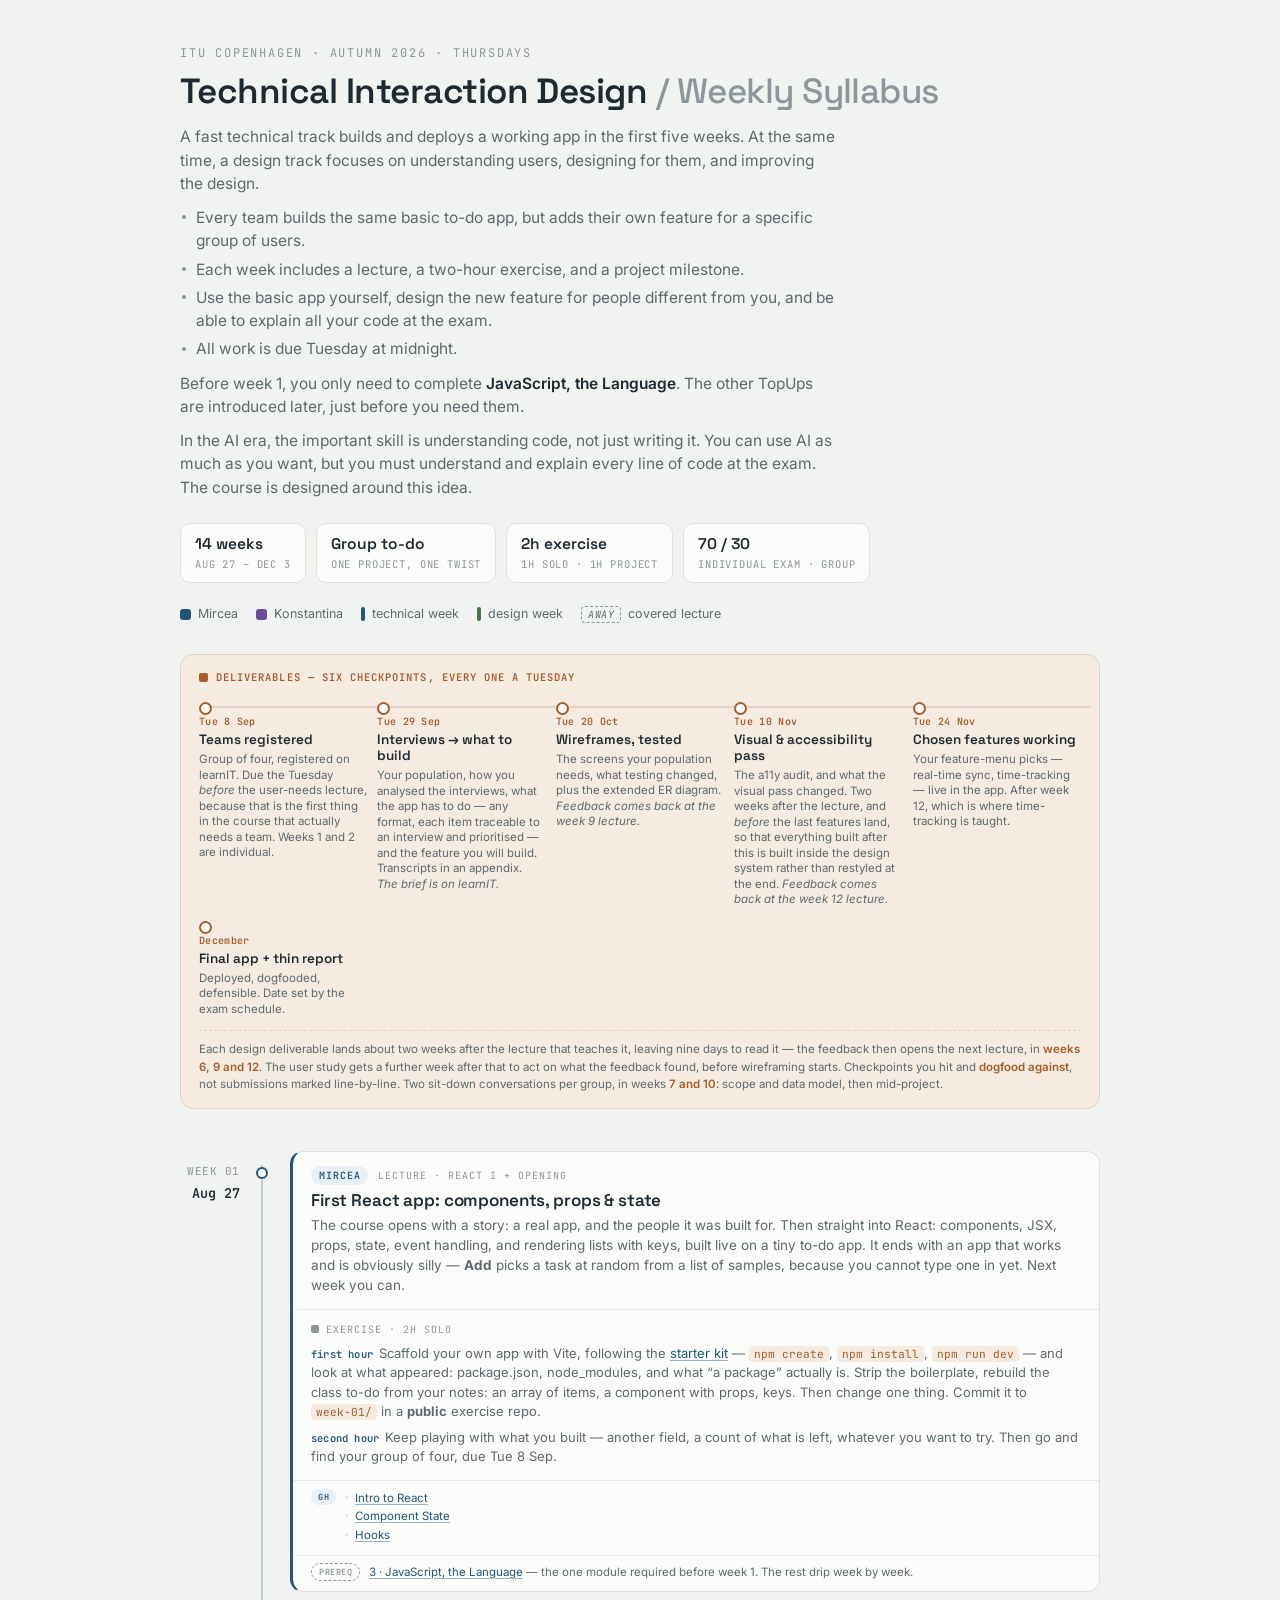
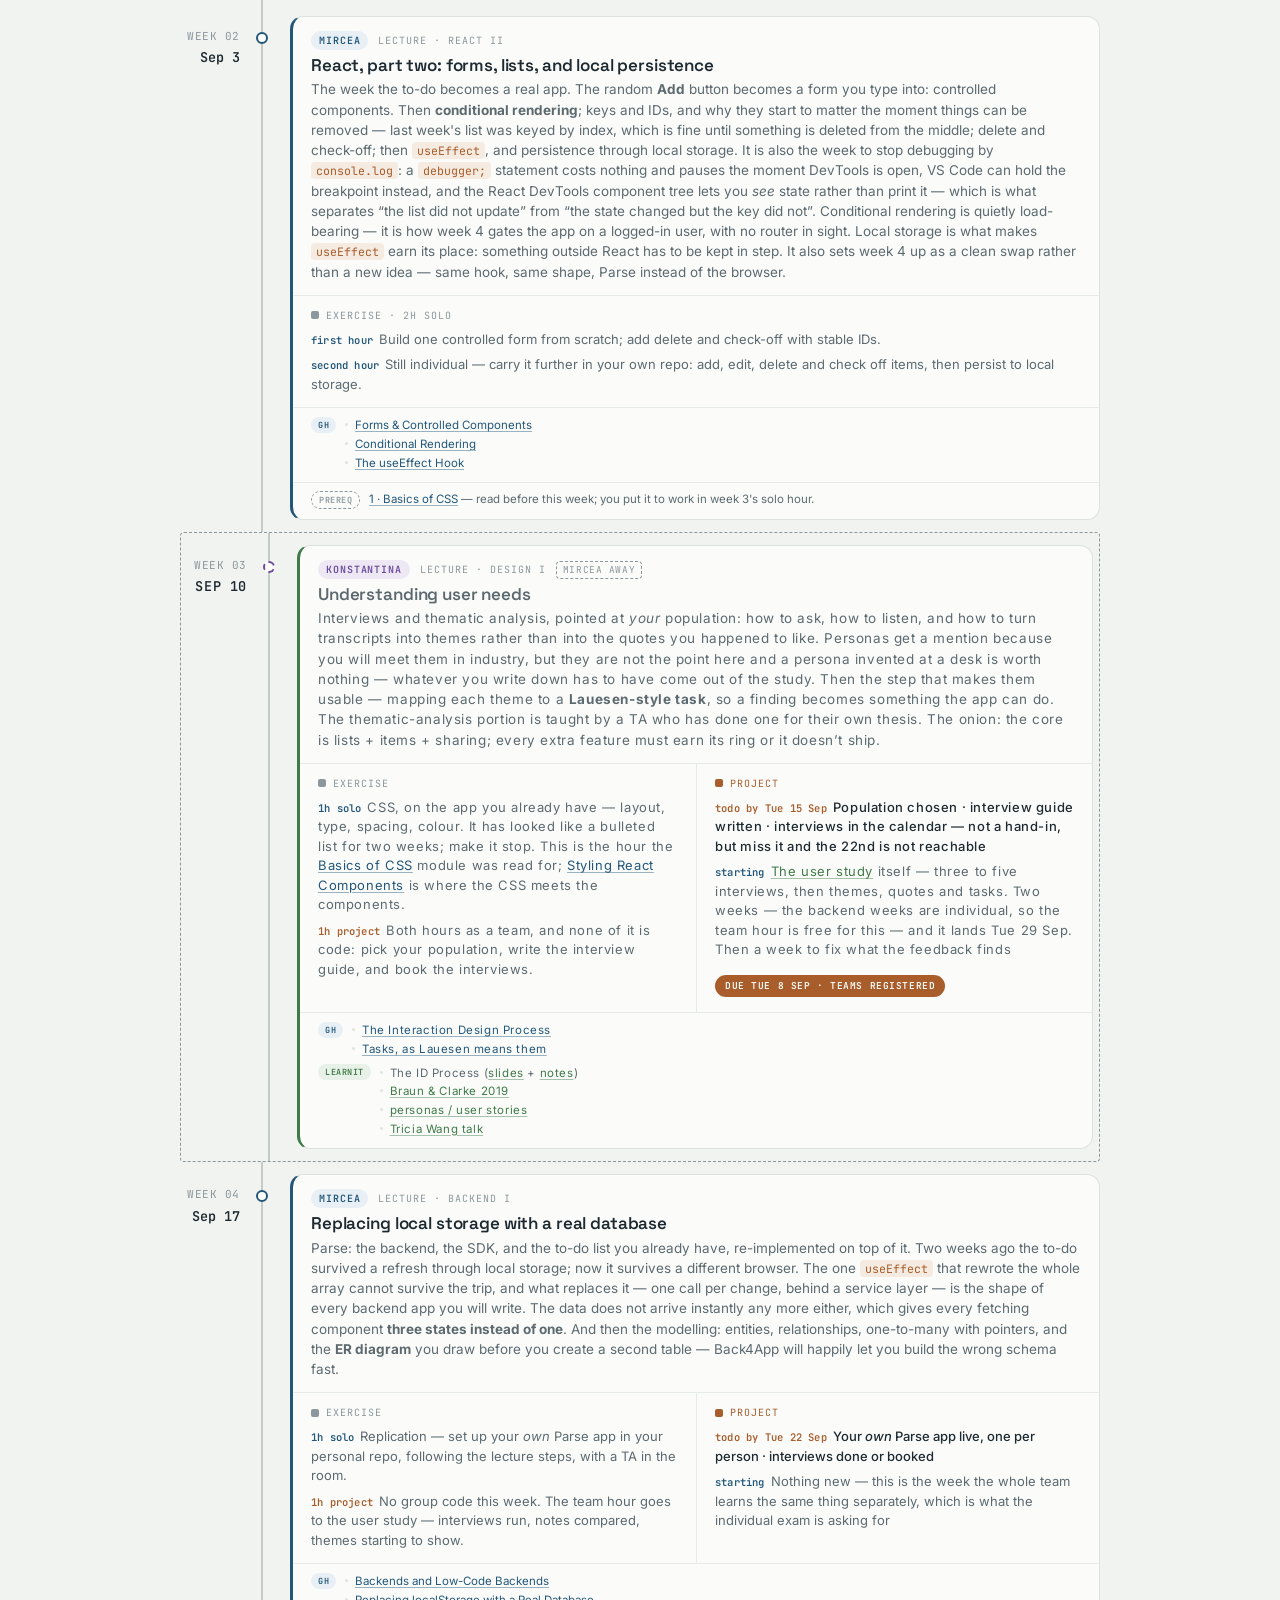
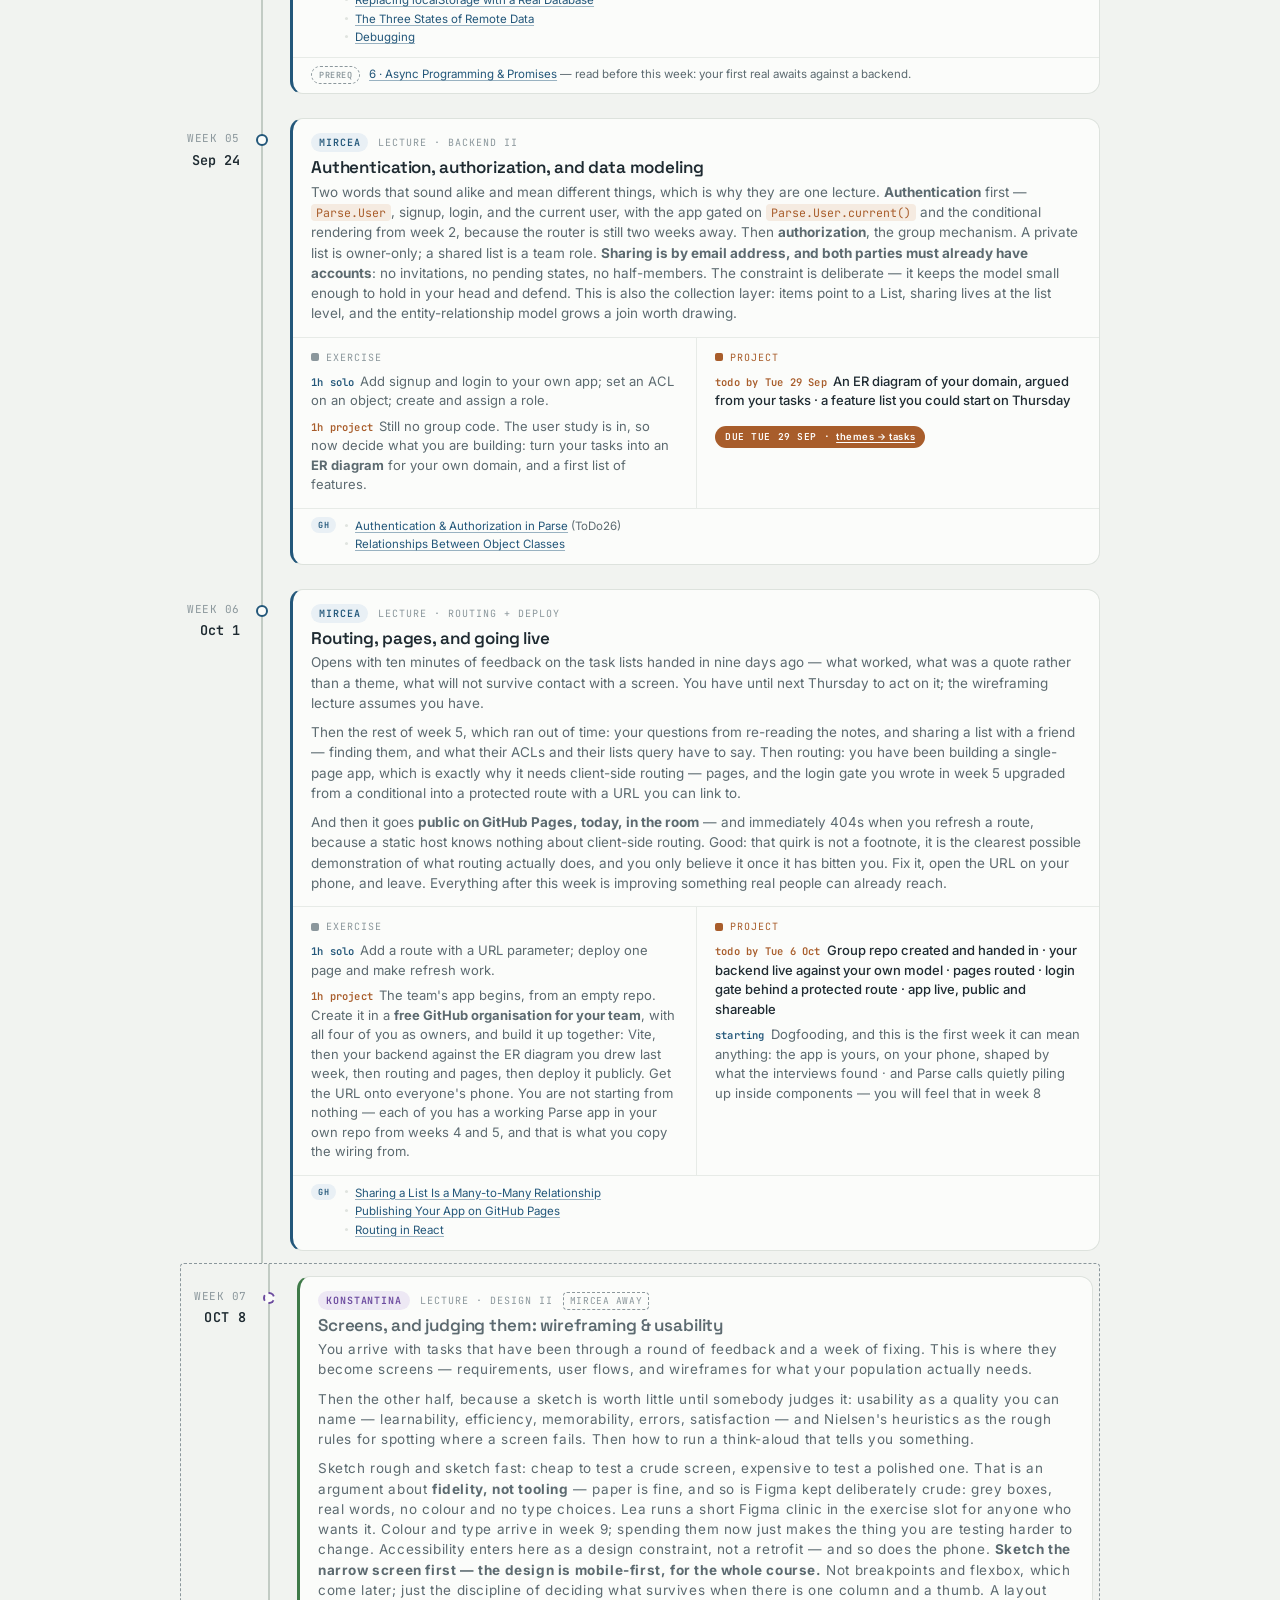
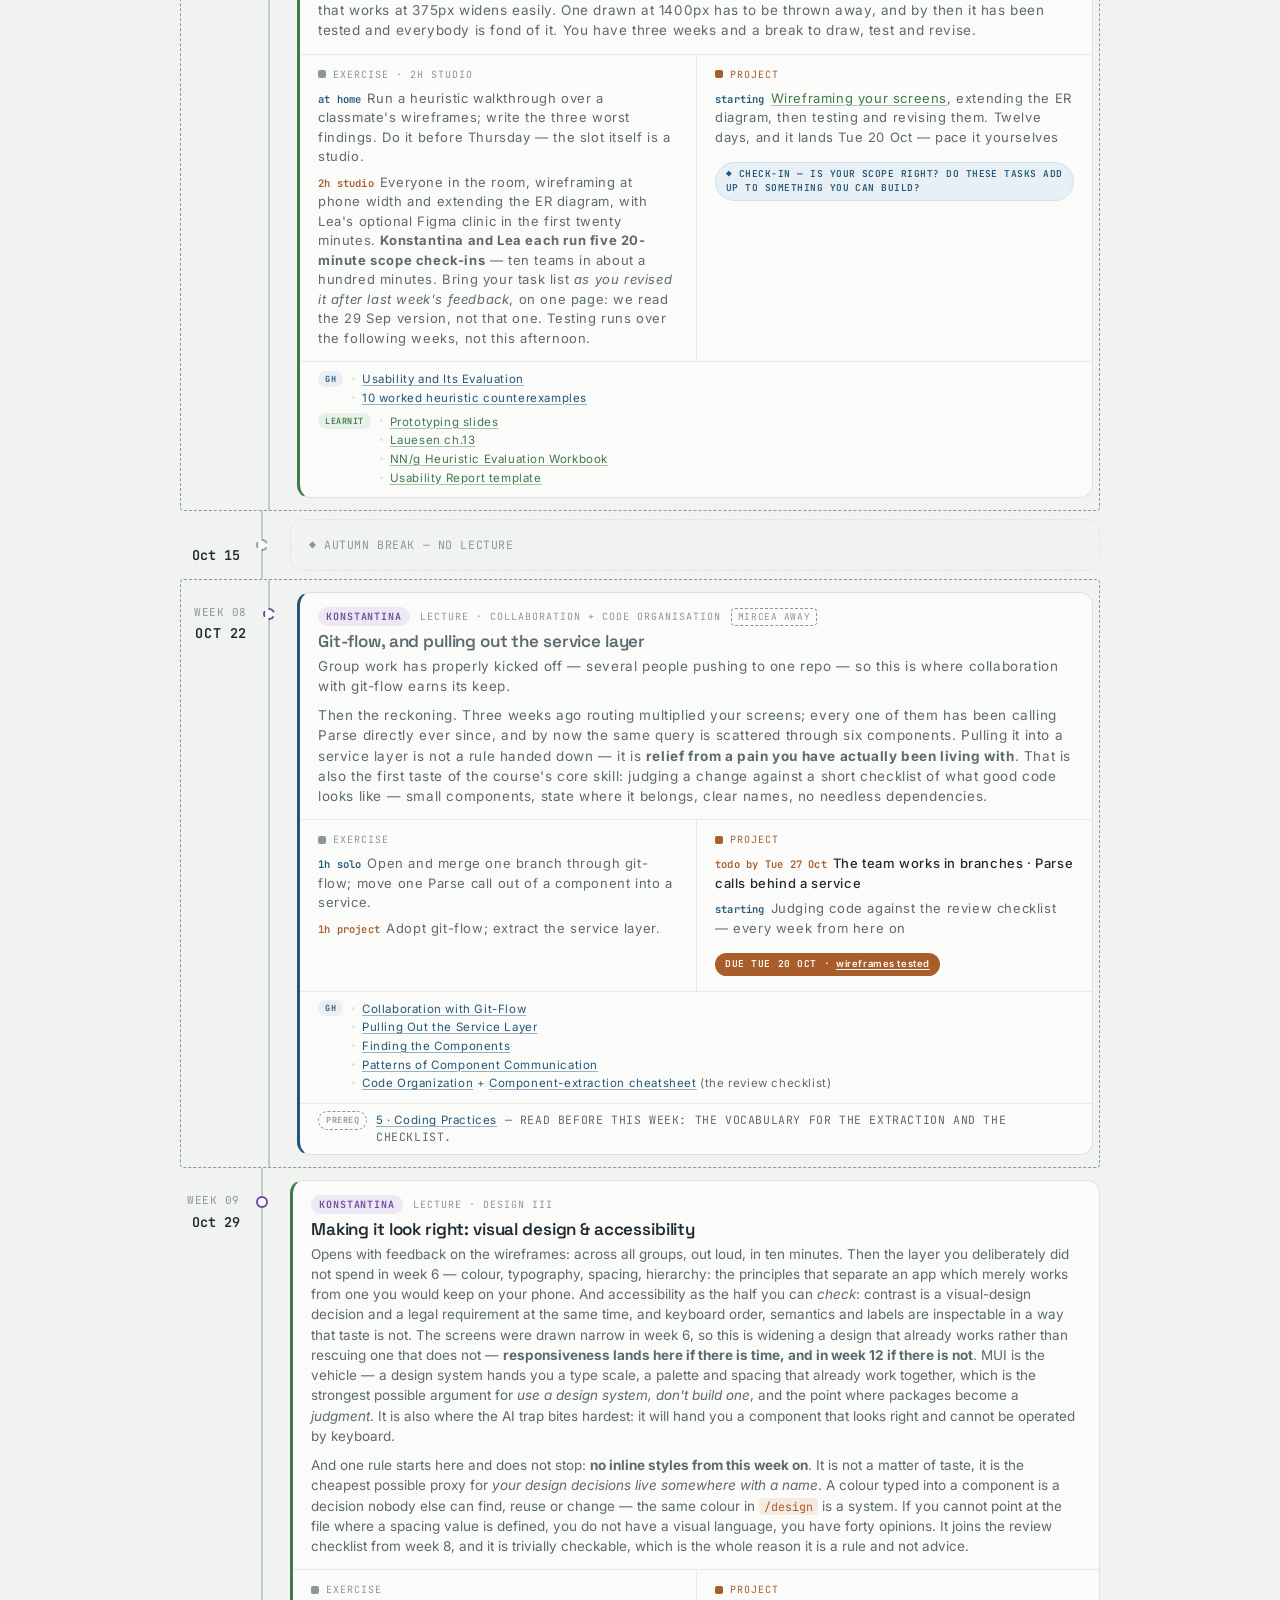
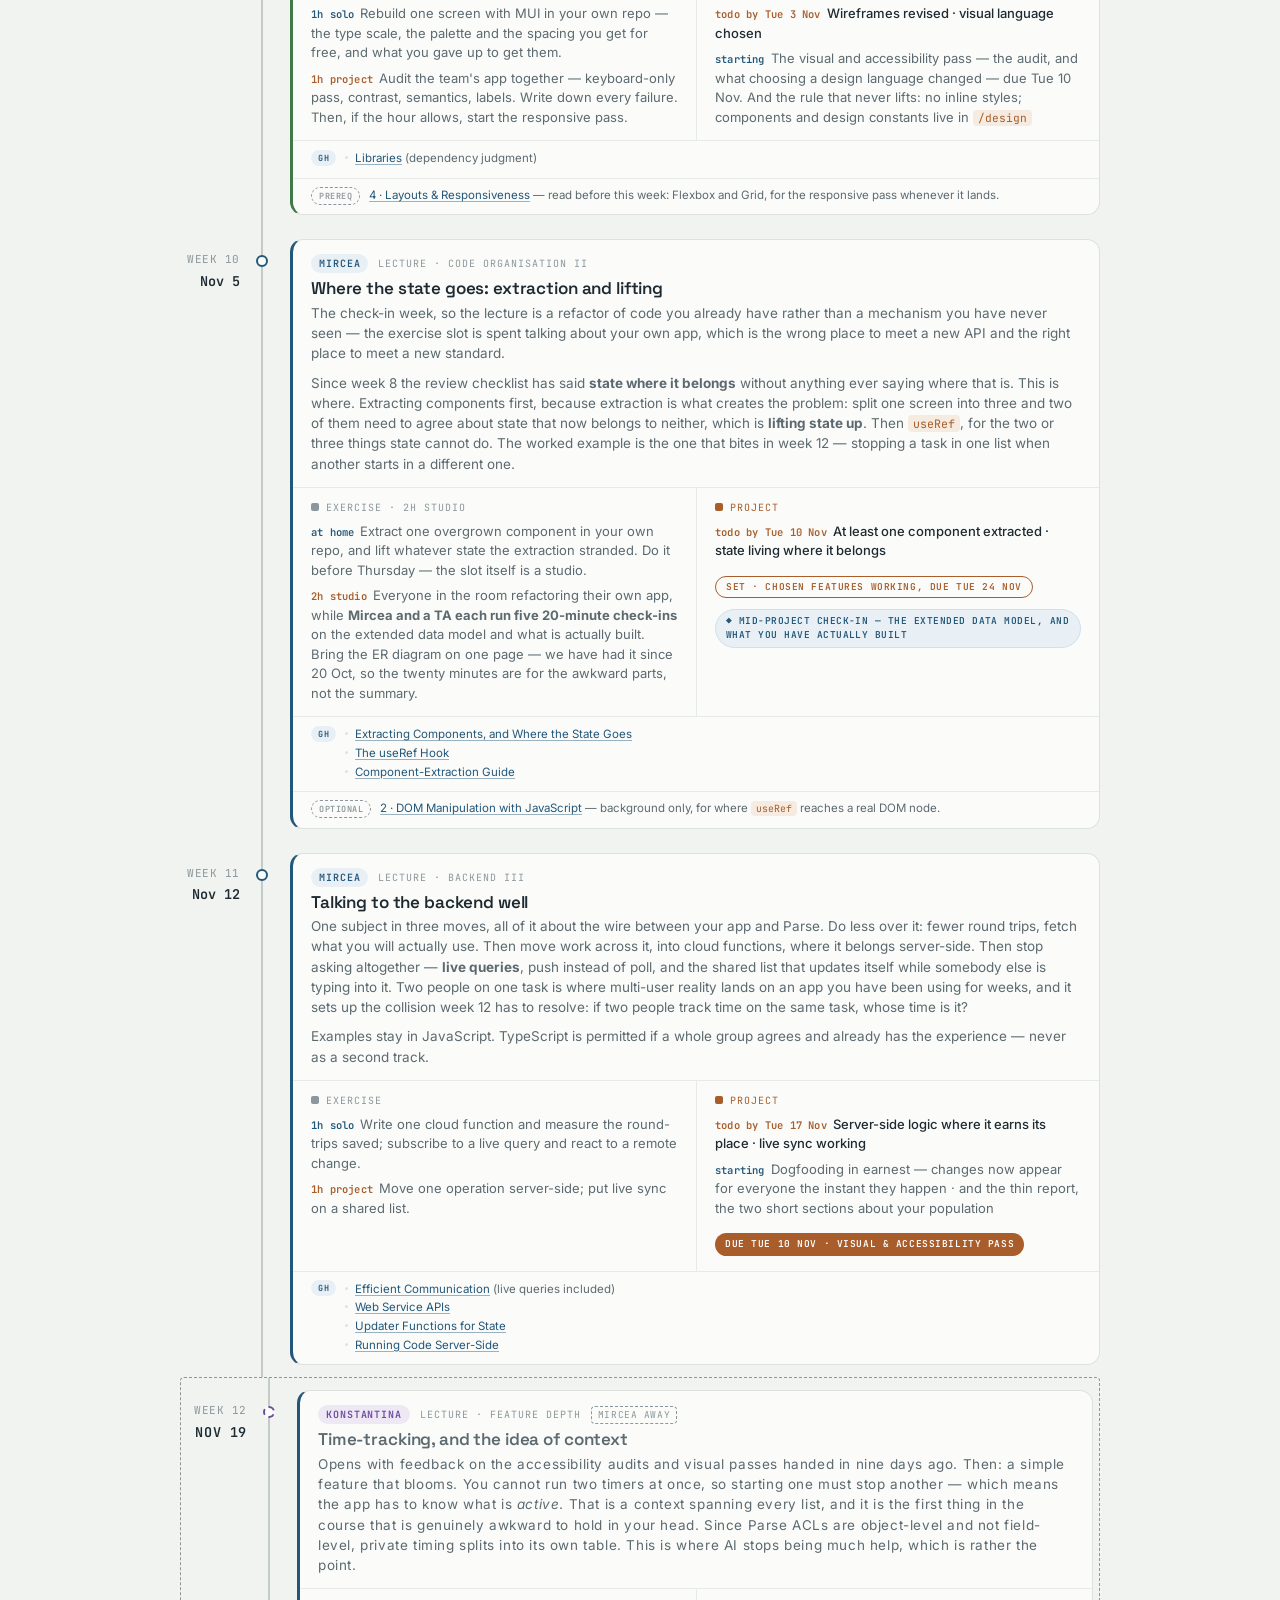
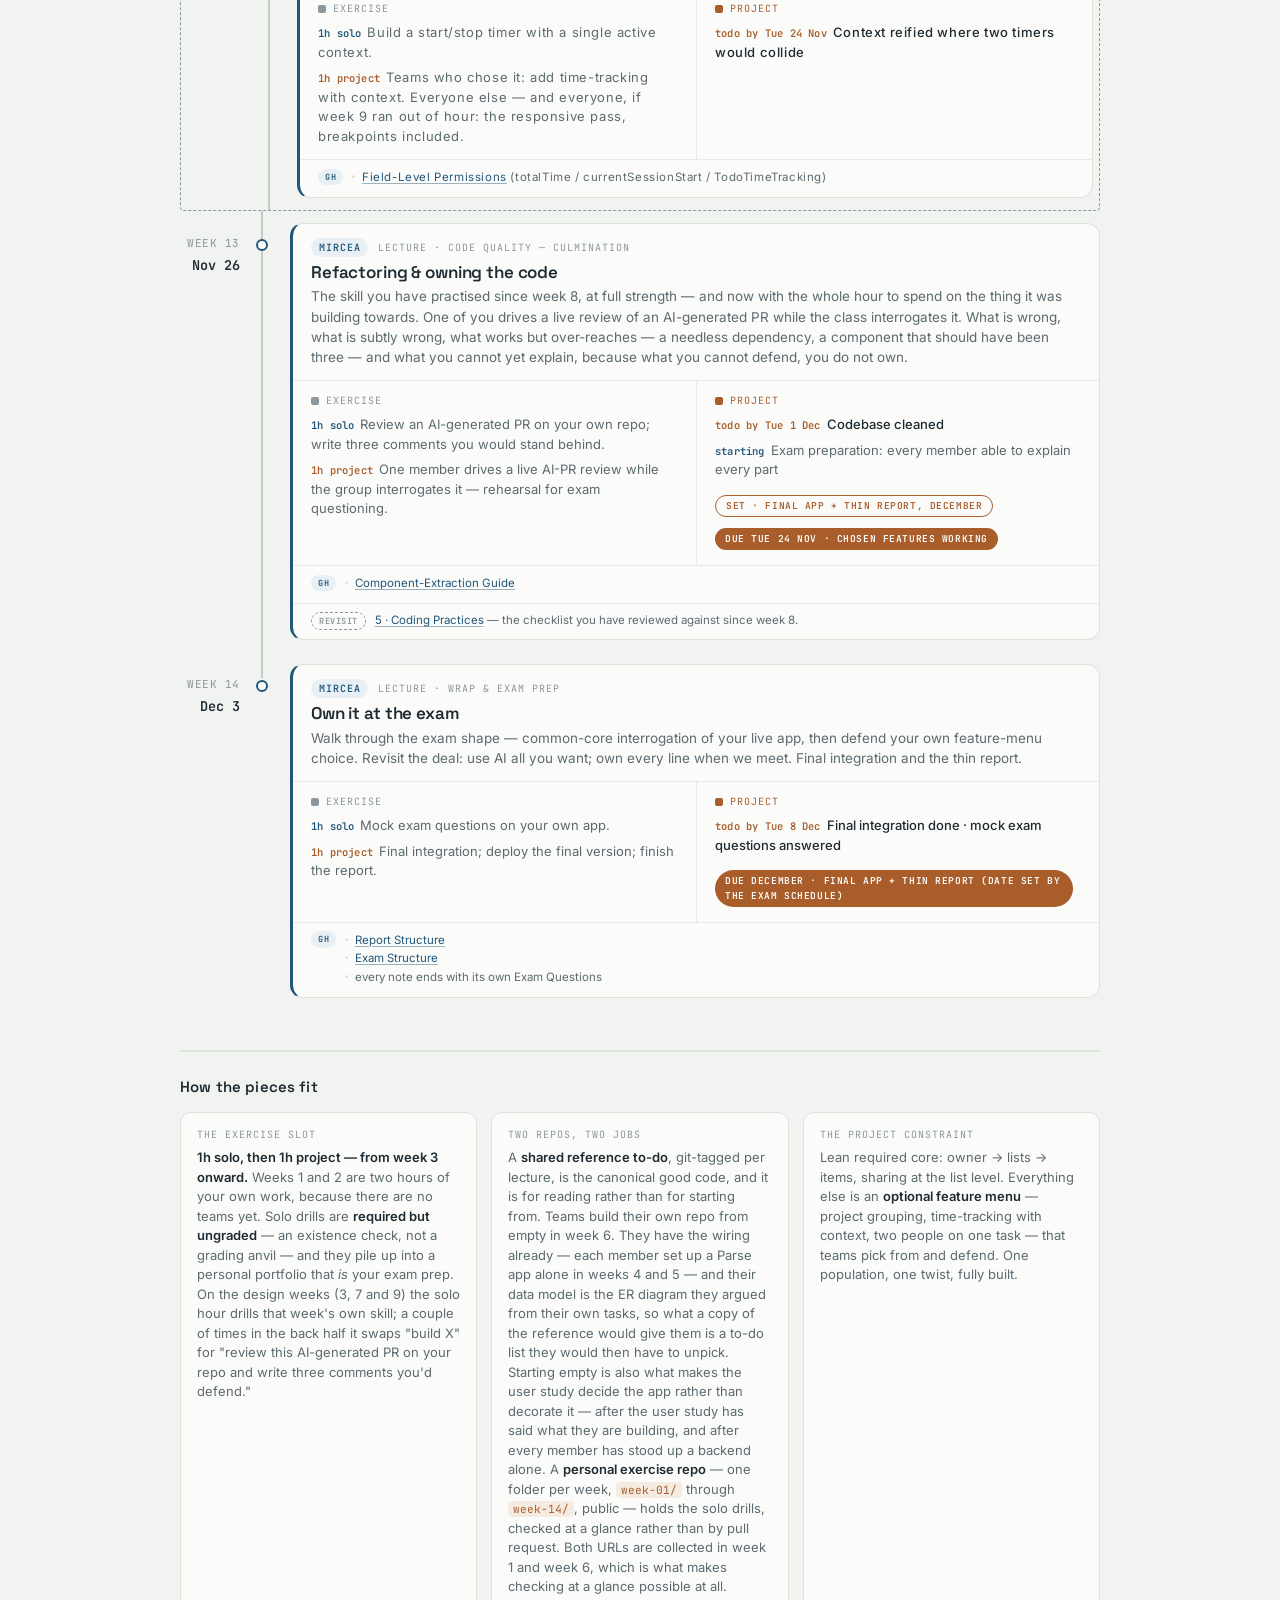
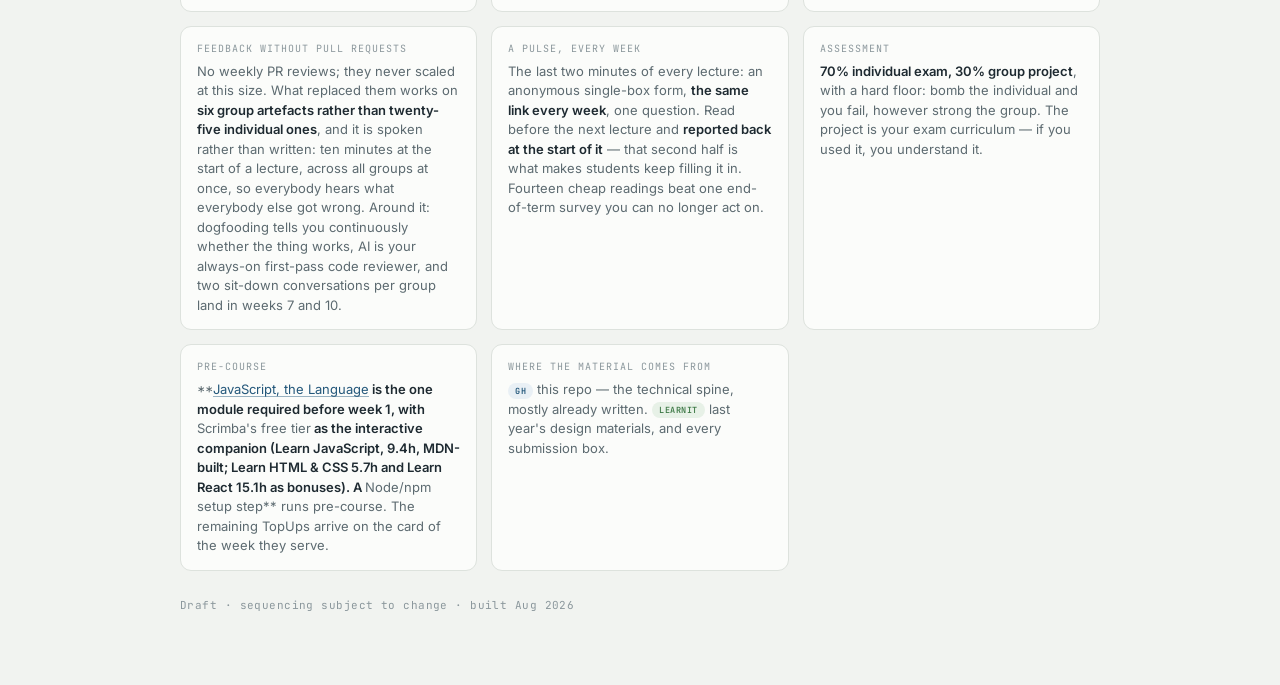
==== syllabus.html @ 1ae0081b "Week 8: Pulling Out the Service Layer, and the extraction notes on todo-26 A new note moves todo-26'" ====
<!DOCTYPE html>
<html lang="en">
<head>
<!-- GENERATED FILE — do not edit. Source: syllabus.md · Build: python3 build.py -->
<meta charset="UTF-8">
<meta name="viewport" content="width=device-width, initial-scale=1.0">
<title>Technical Interaction Design — Autumn 2026 · Weekly Syllabus</title>
<link rel="preconnect" href="https://fonts.googleapis.com">
<link rel="preconnect" href="https://fonts.gstatic.com" crossorigin>
<link href="https://fonts.googleapis.com/css2?family=Space+Grotesk:wght@400;500;600;700&family=Inter:wght@400;500;600&family=JetBrains+Mono:wght@400;500;600&display=swap" rel="stylesheet">
<style>
  :root{
    --paper:#F1F3F0;
    --card:#FBFCFA;
    --ink:#1E2A31;
    --ink-soft:#5C6A70;
    --ink-faint:#8B979C;
    --line:#DDE2DD;
    --line-soft:#E7EBE7;
    --spine:#C2CBC4;

    --you:#23577A;      /* Mircea — technical */
    --you-bg:#E9F0F5;
    --react:#6B4A9E;    /* Konstantina — React */
    --react-bg:#EDE8F4;
    --design:#3F7A48;   /* Designer — interaction design */
    --design-bg:#E7F1E7;
    --proj:#A85D2B;     /* project throughline / milestone */
    --proj-bg:#F5EBE1;
    --break:#96A0A4;

    --radius:13px;
  }
  *{box-sizing:border-box;margin:0;padding:0}
  html{-webkit-text-size-adjust:100%}
  body{
    background:var(--paper);
    color:var(--ink);
    font-family:'Inter',system-ui,sans-serif;
    line-height:1.5;
    padding:44px 20px 72px;
  }
  .wrap{max-width:920px;margin:0 auto}

  /* ---- Header ---- */
  header{margin-bottom:30px}
  .kicker{
    font-family:'JetBrains Mono',monospace;
    font-size:12px;letter-spacing:.15em;text-transform:uppercase;
    color:var(--ink-faint);margin-bottom:11px;
  }
  h1{
    font-family:'Space Grotesk',sans-serif;
    font-weight:600;font-size:35px;line-height:1.07;
    letter-spacing:-.015em;margin-bottom:15px;
  }
  h1 .yr{color:var(--ink-faint);font-weight:500}
  .lede{color:var(--ink-soft);font-size:15.5px;max-width:66ch}
  .lede + .lede{margin-top:11px}
  ul.lede{list-style:none;margin:0;padding:0}
  ul.lede>li{position:relative;padding-left:16px;margin-bottom:5px}
  ul.lede>li:last-child{margin-bottom:0}
  ul.lede>li::before{content:'';position:absolute;left:2px;top:.6em;
    width:4px;height:4px;border-radius:50%;background:var(--ink-faint)}
  .lede b{color:var(--ink);font-weight:600}

  /* ---- At a glance ---- */
  .glance{display:flex;flex-wrap:wrap;gap:10px;margin:24px 0 4px}
  .stat{background:var(--card);border:1px solid var(--line);border-radius:10px;padding:9px 14px}
  .stat .n{font-family:'Space Grotesk',sans-serif;font-weight:600;font-size:15.5px}
  .stat .l{font-family:'JetBrains Mono',monospace;font-size:10.5px;letter-spacing:.08em;
    text-transform:uppercase;color:var(--ink-faint);margin-top:1px}

  /* ---- Legend ---- */
  .legend{display:flex;flex-wrap:wrap;gap:8px 18px;margin:22px 0 2px;
    font-size:12.5px;color:var(--ink-soft)}
  .legend span{display:inline-flex;align-items:center;gap:7px}
  .dot{width:11px;height:11px;border-radius:3px;display:inline-block}
  .dot.you{background:var(--you)}
  .dot.react{background:var(--react)}
  .dot.design{background:var(--design)}
  .bar{width:4px;height:14px;border-radius:2px;display:inline-block}
  .bar.tech{background:var(--you)}
  .bar.design{background:var(--design)}
  .away{border:1.5px dashed var(--ink-faint);border-radius:4px;padding:0 6px;
    font-family:'JetBrains Mono',monospace;font-size:10px;letter-spacing:.06em;
    text-transform:uppercase;color:var(--ink-soft)}

  /* ---- Timeline ---- */
  .timeline{margin-top:30px;position:relative}
  .row{display:grid;grid-template-columns:82px 1fr;position:relative}
  .when{position:relative;padding:24px 22px 24px 0;text-align:right}
  .when::after{content:"";position:absolute;top:0;bottom:0;right:-1px;width:2px;background:var(--spine)}
  .row:first-child .when::after{top:26px}
  .row.last .when::after{bottom:auto;height:26px}
  .wk{font-family:'JetBrains Mono',monospace;font-size:11px;letter-spacing:.05em;
    color:var(--ink-faint);text-transform:uppercase}
  .date{font-family:'JetBrains Mono',monospace;font-weight:600;font-size:13.5px;
    color:var(--ink);margin-top:3px}
  .node{position:absolute;right:-6px;top:28px;width:12px;height:12px;border-radius:50%;
    background:var(--card);border:2.5px solid var(--you);z-index:2}
  .row.p-react .node{border-color:var(--react)}
  .row.p-you .node{border-color:var(--you)}
  .row.away .node{border-style:dashed}

  .card{
    background:var(--card);border:1px solid var(--line);
    border-left:3px solid var(--you);
    border-radius:var(--radius);
    margin:12px 0 12px 28px;overflow:hidden;
  }
  .row.t-tech .card{border-left-color:var(--you)}
  .row.t-design .card{border-left-color:var(--design)}

  /* lecture header band */
  .lec{padding:14px 18px 13px}
  .lec-top{display:flex;align-items:baseline;gap:10px;flex-wrap:wrap;margin-bottom:5px}
  .who{
    font-family:'JetBrains Mono',monospace;font-size:10px;letter-spacing:.09em;
    text-transform:uppercase;font-weight:600;
    padding:2px 8px;border-radius:20px;white-space:nowrap;
  }
  .who.you{color:var(--you);background:var(--you-bg)}
  .who.react{color:var(--react);background:var(--react-bg)}
  .who.design{color:var(--design);background:var(--design-bg)}
  .lec-eyebrow{font-family:'JetBrains Mono',monospace;font-size:10px;letter-spacing:.1em;
    text-transform:uppercase;color:var(--ink-faint)}
  .away-tag{font-family:'JetBrains Mono',monospace;font-size:9.5px;letter-spacing:.06em;
    text-transform:uppercase;color:var(--ink-faint);
    border:1px dashed var(--ink-faint);border-radius:4px;padding:1px 6px}
  .ttl{font-family:'Space Grotesk',sans-serif;font-weight:600;font-size:17px;
    letter-spacing:-.008em;margin-bottom:4px;line-height:1.2}
  .desc{font-size:13.5px;color:var(--ink-soft)}
  .desc p + p{margin-top:9px}

  /* keep prose sentence-case AND sans regardless of the preview's font-load timing;
     only the small mono labels are deliberately uppercased/monospaced */
  h1,.lede,.ttl,.desc,.split,.mile,.mile .sub,.note p,.stat .n,
  .res,.m-name,.m-sub,.spine-foot{
    text-transform:none !important;font-variant:normal !important;
  }
  .lede,.desc,.split,.mile,.mile .sub,.note p,.res,.m-sub,.spine-foot{
    font-family:'Inter',system-ui,-apple-system,'Segoe UI',sans-serif !important;
  }
  h1,.ttl,.stat .n,.m-name{
    font-family:'Space Grotesk','Inter',system-ui,sans-serif !important;
  }

  /* exercise + project lanes */
  .lanes{border-top:1px solid var(--line-soft);display:grid;grid-template-columns:1fr 1fr}
  .lanes.alone{grid-template-columns:1fr}
  .lane{padding:12px 18px 13px}
  .lane + .lane{border-left:1px solid var(--line-soft)}
  .lane-h{font-family:'JetBrains Mono',monospace;font-size:10px;letter-spacing:.1em;
    text-transform:uppercase;color:var(--ink-faint);margin-bottom:7px;
    display:flex;align-items:center;gap:7px}
  .lane-h .mk{width:8px;height:8px;border-radius:2px;background:var(--ink-faint)}
  .lane.project .lane-h{color:var(--proj)}
  .lane.project .lane-h .mk{background:var(--proj)}
  .split{font-size:13px;color:var(--ink-soft);margin-bottom:6px}
  .split:last-child{margin-bottom:0}
  .split .h{font-family:'JetBrains Mono',monospace;font-size:10.5px;font-weight:600;
    color:var(--ink);letter-spacing:.02em;margin-right:6px}
  .split .h.solo{color:var(--you)}
  .split .h.grp{color:var(--proj)}
  .mile{font-size:13.5px;color:var(--ink);font-weight:500}
  .split .key{color:var(--ink);font-weight:500}
  .mile .sub{display:block;font-weight:400;color:var(--ink-soft);font-size:12.5px;margin-top:3px}

  /* break row */
  .brk{display:grid;grid-template-columns:82px 1fr;position:relative}
  .brk .when{padding:14px 22px 14px 0}
  .brk .when::after{content:"";position:absolute;top:0;bottom:0;right:-1px;width:2px;
    background:var(--spine);}
  .brk .node{border-color:var(--break);border-style:dashed}
  .brk-card{margin:8px 0 8px 28px;padding:11px 18px;border:1px dashed var(--line);
    border-radius:var(--radius);background:transparent;color:var(--ink-faint);
    font-family:'JetBrains Mono',monospace;font-size:11.5px;letter-spacing:.05em;
    text-transform:uppercase;display:flex;align-items:center;gap:10px}

  /* ---- Footer notes ---- */
  .notes{margin-top:40px;border-top:2px solid var(--line);padding-top:24px}
  .notes h2{font-family:'Space Grotesk',sans-serif;font-weight:600;font-size:15px;
    letter-spacing:.01em;margin-bottom:14px}
  .ngrid{display:grid;grid-template-columns:repeat(auto-fit,minmax(240px,1fr));gap:14px}
  .note{background:var(--card);border:1px solid var(--line);border-radius:11px;padding:14px 16px}
  .note .nt{font-family:'JetBrains Mono',monospace;font-size:10px;letter-spacing:.1em;
    text-transform:uppercase;color:var(--ink-faint);margin-bottom:6px}
  .note p{font-size:13px;color:var(--ink-soft)}
  .note p b{color:var(--ink);font-weight:600}
  .foot{margin-top:26px;font-family:'JetBrains Mono',monospace;font-size:11px;
    letter-spacing:.04em;color:var(--ink-faint)}

  /* ---- Deliverables spine ---- */
  .spine-panel{margin:26px 0 4px;background:var(--proj-bg);border:1px solid #E4D3C0;
    border-radius:var(--radius);padding:15px 18px 15px}
  .spine-h{font-family:'JetBrains Mono',monospace;font-size:10.5px;letter-spacing:.1em;
    text-transform:uppercase;color:var(--proj);font-weight:600;margin-bottom:14px;
    display:flex;align-items:center;gap:8px}
  .spine-h .mk{width:9px;height:9px;border-radius:2px;background:var(--proj)}
  .spine-track{display:grid;grid-template-columns:repeat(5,1fr);gap:10px;position:relative}
  .milestone{position:relative;padding-top:15px}
  .milestone::before{content:"";position:absolute;top:3px;left:0;width:9px;height:9px;
    border-radius:50%;background:var(--card);border:2px solid var(--proj);z-index:1}
  .milestone::after{content:"";position:absolute;top:7px;left:9px;right:-10px;height:2px;
    background:#E4D3C0;z-index:0}
  .milestone:last-child::after{display:none}
  .m-wk{font-family:'JetBrains Mono',monospace;font-size:10px;letter-spacing:.03em;
    color:var(--proj);font-weight:600;margin-bottom:3px}
  .m-name{font-family:'Space Grotesk',sans-serif;font-weight:600;font-size:13.5px;
    color:var(--ink);line-height:1.18;margin-bottom:4px}
  .m-name a{color:inherit;text-decoration:underline;text-decoration-thickness:1px;
    text-decoration-color:rgba(168,93,43,.5);text-underline-offset:3px}
  .m-name a:hover{text-decoration-color:var(--proj)}
  .m-sub{font-size:11.5px;color:var(--ink-soft);line-height:1.35}
  .spine-foot{margin-top:13px;font-size:11.5px;color:var(--ink-soft);
    border-top:1px dashed #E4D3C0;padding-top:10px}
  .spine-foot b{color:var(--proj);font-weight:600}

  /* Tech-TopUps pre-reading dripped to a week — dashed, to read as student
     homework rather than as one of the GH/learnIT/New source pills */
  .prereq{border-top:1px solid var(--line-soft);padding:8px 18px 9px;
    display:flex;gap:9px;align-items:baseline;
    font-size:11.5px;color:var(--ink-soft);line-height:1.45}
  .pq{font-family:'JetBrains Mono',monospace;font-size:8.5px;letter-spacing:.06em;
    text-transform:uppercase;font-weight:600;color:var(--ink-faint);
    border:1px dashed var(--ink-faint);border-radius:20px;padding:2px 7px;
    white-space:nowrap;position:relative;top:-.5px}

  /* a hard deadline falling in this week — the only filled chip on a card */
  .due{display:inline-flex;align-items:center;gap:6px;margin:9px 8px 2px 0;
    font-family:'JetBrains Mono',monospace;font-size:9.5px;letter-spacing:.06em;
    text-transform:uppercase;font-weight:600;color:#FFF;background:var(--proj);
    border-radius:20px;padding:4px 10px}

  /* a deliverable handed out this week — outlined, because nothing is owed yet */
  .set{display:inline-flex;align-items:center;gap:6px;margin:9px 8px 2px 0;
    font-family:'JetBrains Mono',monospace;font-size:9.5px;letter-spacing:.06em;
    text-transform:uppercase;font-weight:600;color:var(--proj);background:transparent;
    border:1px solid var(--proj);border-radius:20px;padding:3px 10px}

  /* learnIT hand-in link on milestone cards */
  .assign{display:inline-flex;align-items:center;gap:6px;margin:9px 8px 2px 0;
    font-family:'JetBrains Mono',monospace;font-size:9.5px;letter-spacing:.05em;
    text-transform:uppercase;color:var(--proj);background:var(--proj-bg);
    border:1px solid #E7D2BC;border-radius:20px;padding:4px 10px;font-weight:600;
    text-decoration:none}
  .assign:hover{border-color:var(--proj)}

  /* feedback check-in chip on milestone cards */
  .checkin{display:inline-flex;align-items:center;gap:6px;margin:9px 0 2px;
    font-family:'JetBrains Mono',monospace;font-size:9.5px;letter-spacing:.05em;
    text-transform:uppercase;color:var(--you);background:var(--you-bg);
    border:1px solid #CFE0EC;border-radius:20px;padding:4px 10px;font-weight:600}

  /* per-week resources / provenance strip */
  .res{border-top:1px solid var(--line-soft);padding:9px 18px 11px;
    display:flex;flex-direction:column;gap:7px;
    font-size:11.5px;color:var(--ink-soft);line-height:1.45}
  .res-grp{display:flex;gap:8px;align-items:flex-start}
  .ri-body{flex:1;min-width:0}
  .ri-lead{margin-bottom:2px}
  .src{font-family:'JetBrains Mono',monospace !important;font-size:8.5px;letter-spacing:.06em;
    text-transform:uppercase !important;font-weight:600;padding:2px 7px;border-radius:20px;
    white-space:nowrap;position:relative;top:-.5px}
  .src.gh{color:var(--you);background:var(--you-bg)}
  .src.lit{color:var(--design);background:var(--design-bg)}
  .src.new{color:var(--proj);background:var(--proj-bg)}
  ul.ri{text-transform:none !important;font-variant:normal !important;
    font-family:'Inter',system-ui,-apple-system,'Segoe UI',sans-serif !important;
    list-style:none;margin:0;padding:0}
  ul.ri>li{position:relative;padding-left:11px;margin:0 0 2px}
  ul.ri>li:last-child{margin-bottom:0}
  ul.ri>li::before{content:'';position:absolute;left:1px;top:.52em;
    width:3px;height:3px;border-radius:50%;background:var(--line);opacity:.9}
  .rl{color:var(--you);text-decoration:underline;text-decoration-thickness:1px;
    text-decoration-color:rgba(35,87,122,.45);text-underline-offset:2px;
    text-transform:none !important;font-variant:normal !important;
    font-family:'Inter',system-ui,-apple-system,'Segoe UI',sans-serif !important}
  .rl:hover{text-decoration-color:var(--you)}
  .rl.lit{color:var(--design);text-decoration-color:rgba(63,122,72,.45)}
  .rl.lit:hover{text-decoration-color:var(--design)}

  /* a link inside a chip takes the chip's colour — the GH/learnIT palette is
     unreadable on the filled Due chip, and .rl.lit would otherwise win on
     specificity */
  .set .rl,.due .rl{color:inherit;text-decoration:underline;
    text-decoration-color:currentColor;text-decoration-thickness:1px;
    text-underline-offset:2px}

  @media (max-width:620px){
    .spine-track{grid-template-columns:1fr 1fr;gap:14px 12px}
    .milestone::after{display:none}
    body{padding:30px 14px 56px}
    h1{font-size:27px}
    .row,.brk{grid-template-columns:60px 1fr}
    .when{padding-right:14px}
    .card,.brk-card{margin-left:20px}
    .node{right:-6px}
    .lanes{grid-template-columns:1fr}
    .lane + .lane{border-left:none;border-top:1px solid var(--line-soft)}
  }
  a:focus-visible,.card:focus-within{outline:2px solid var(--you);outline-offset:2px}
  code{font-family:'JetBrains Mono',ui-monospace,monospace;font-size:.86em;
    background:var(--proj-bg);color:var(--proj);padding:1px 5px;border-radius:4px;
    text-transform:none;white-space:nowrap}
  @media (prefers-reduced-motion:reduce){*{transition:none!important;animation:none!important}}
</style>
</head>
<body>
<div class="wrap">

  <header>
    <div class="kicker">ITU Copenhagen · Autumn 2026 · Thursdays</div>
    <h1>Technical Interaction Design <span class="yr">/ Weekly Syllabus</span></h1>
    <p class="lede">A fast technical track builds and deploys a working app in the first five weeks. At the same time, a design track focuses on understanding users, designing for them, and improving the design.</p>
    <ul class="lede"><li>Every team builds the same basic to-do app, but adds their own feature for a specific group of users.</li><li>Each week includes a lecture, a two-hour exercise, and a project milestone.</li><li>Use the basic app yourself, design the new feature for people different from you, and be able to explain all your code at the exam.</li><li>All work is due Tuesday at midnight.</li></ul>
    <p class="lede">Before week 1, you only need to complete <b>JavaScript, the Language</b>. The other TopUps are introduced later, just before you need them.</p>
    <p class="lede">In the AI era, the important skill is understanding code, not just writing it. You can use AI as much as you want, but you must understand and explain every line of code at the exam. The course is designed around this idea.</p>

    <div class="glance">
      <div class="stat"><div class="n">14 weeks</div><div class="l">Aug 27 – Dec 3</div></div>
      <div class="stat"><div class="n">Group to-do</div><div class="l">one project, one twist</div></div>
      <div class="stat"><div class="n">2h exercise</div><div class="l">1h solo · 1h project</div></div>
      <div class="stat"><div class="n">70 / 30</div><div class="l">individual exam · group</div></div>
    </div>
    <div class="legend">
      <span><i class="dot you"></i> Mircea</span>
      <span><i class="dot react"></i> Konstantina</span>
      <span><i class="bar tech"></i> technical week</span>
      <span><i class="bar design"></i> design week</span>
      <span><i class="away">away</i> covered lecture</span>
    </div>
  </header>

  <!-- ---- Deliverables spine ---- -->
  <div class="spine-panel">
    <div class="spine-h"><span class="mk"></span>Deliverables — six checkpoints, every one a Tuesday</div>
    <div class="spine-track">
      <div class="milestone">
        <div class="m-wk">Tue 8 Sep</div>
        <div class="m-name">Teams registered</div>
        <div class="m-sub">Group of four, registered on learnIT. Due the Tuesday <i>before</i> the user-needs lecture, because that is the first thing in the course that actually needs a team. Weeks 1 and 2 are individual.</div>
      </div>
      <div class="milestone">
        <div class="m-wk">Tue 29 Sep</div>
        <div class="m-name">Interviews → what to build</div>
        <div class="m-sub">Your population, how you analysed the interviews, what the app has to do — any format, each item traceable to an interview and prioritised — and the feature you will build. Transcripts in an appendix. <i>The brief is on learnIT.</i></div>
      </div>
      <div class="milestone">
        <div class="m-wk">Tue 20 Oct</div>
        <div class="m-name">Wireframes, tested</div>
        <div class="m-sub">The screens your population needs, what testing changed, plus the extended ER diagram. <i>Feedback comes back at the week 9 lecture.</i></div>
      </div>
      <div class="milestone">
        <div class="m-wk">Tue 10 Nov</div>
        <div class="m-name">Visual &amp; accessibility pass</div>
        <div class="m-sub">The a11y audit, and what the visual pass changed. Two weeks after the lecture, and <i>before</i> the last features land, so that everything built after this is built inside the design system rather than restyled at the end. <i>Feedback comes back at the week 12 lecture.</i></div>
      </div>
      <div class="milestone">
        <div class="m-wk">Tue 24 Nov</div>
        <div class="m-name">Chosen features working</div>
        <div class="m-sub">Your feature-menu picks — real-time sync, time-tracking — live in the app. After week 12, which is where time-tracking is taught.</div>
      </div>
      <div class="milestone">
        <div class="m-wk">December</div>
        <div class="m-name">Final app + thin report</div>
        <div class="m-sub">Deployed, dogfooded, defensible. Date set by the exam schedule.</div>
      </div>
    </div>
    <div class="spine-foot">Each design deliverable lands about two weeks after the lecture that teaches it, leaving nine days to read it — the feedback then opens the next lecture, in <b>weeks 6, 9 and 12</b>. The user study gets a further week after that to act on what the feedback found, before wireframing starts. Checkpoints you hit and <b>dogfood against</b>, not submissions marked line-by-line. Two sit-down conversations per group, in weeks <b>7 and 10</b>: scope and data model, then mid-project.</div>
  </div>

  <div class="timeline">
    <div class="row t-tech p-you">
      <div class="when"><div class="wk">Week 01</div><div class="date">Aug 27</div><div class="node"></div></div>
      <div class="card">
        <div class="lec">
          <div class="lec-top"><span class="who you">Mircea</span><span class="lec-eyebrow">Lecture · React I + opening</span></div>
          <div class="ttl">First React app: components, props &amp; state</div>
          <div class="desc">The course opens with a story: a real app, and the people it was built for. Then straight into React: components, JSX, props, state, event handling, and rendering lists with keys, built live on a tiny to-do app. It ends with an app that works and is obviously silly — <b>Add</b> picks a task at random from a list of samples, because you cannot type one in yet. Next week you can.</div>
        </div>
        <div class="lanes alone">
          <div class="lane exercise">
            <div class="lane-h"><span class="mk"></span>Exercise · 2h solo</div>
            <div class="split"><span class="h solo">first hour</span>Scaffold your own app with Vite, following the <a class="rl gh" href="https://github.com/itu-tid/itu-tid.github.io/blob/main/Lectures/Technical/React/React-Starter-Kit.md" target="_blank" rel="noopener">starter kit</a> — <code>npm create</code>, <code>npm install</code>, <code>npm run dev</code> — and look at what appeared: package.json, node_modules, and what “a package” actually is. Strip the boilerplate, rebuild the class to-do from your notes: an array of items, a component with props, keys. Then change one thing. Commit it to <code>week-01/</code> in a <b>public</b> exercise repo.</div>
            <div class="split"><span class="h solo">second hour</span>Keep playing with what you built — another field, a count of what is left, whatever you want to try. Then go and find your group of four, due Tue 8 Sep.</div>
          </div>
        </div>
        <div class="res"><div class="res-grp"><span class="src gh">GH</span><div class="ri-body"><ul class="ri"><li><a class="rl gh" href="https://github.com/itu-tid/itu-tid.github.io/blob/main/Lectures/Technical/React/Intro-to-React.md" target="_blank" rel="noopener">Intro to React</a></li><li><a class="rl gh" href="https://github.com/itu-tid/itu-tid.github.io/blob/main/Lectures/Technical/React/Component-State.md" target="_blank" rel="noopener">Component State</a></li><li><a class="rl gh" href="https://github.com/itu-tid/itu-tid.github.io/blob/main/Lectures/Technical/React/Hooks.md" target="_blank" rel="noopener">Hooks</a></li></ul></div></div></div>
        <div class="prereq"><span class="pq">Prereq</span><span><a class="rl gh" href="https://github.com/itu-tid/itu-tid.github.io/blob/main/TopUps/3-Javascript-the-Language.md" target="_blank" rel="noopener">3 · JavaScript, the Language</a> — the one module required before week 1. The rest drip week by week.</span></div>
      </div>
    </div>

    <div class="row t-tech p-you">
      <div class="when"><div class="wk">Week 02</div><div class="date">Sep 3</div><div class="node"></div></div>
      <div class="card">
        <div class="lec">
          <div class="lec-top"><span class="who you">Mircea</span><span class="lec-eyebrow">Lecture · React II</span></div>
          <div class="ttl">React, part two: forms, lists, and local persistence</div>
          <div class="desc">The week the to-do becomes a real app. The random <b>Add</b> button becomes a form you type into: controlled components. Then <b>conditional rendering</b>; keys and IDs, and why they start to matter the moment things can be removed — last week's list was keyed by index, which is fine until something is deleted from the middle; delete and check-off; then <code>useEffect</code>, and persistence through local storage. It is also the week to stop debugging by <code>console.log</code>: a <code>debugger;</code> statement costs nothing and pauses the moment DevTools is open, VS Code can hold the breakpoint instead, and the React DevTools component tree lets you <i>see</i> state rather than print it — which is what separates “the list did not update” from “the state changed but the key did not”. Conditional rendering is quietly load-bearing — it is how week 4 gates the app on a logged-in user, with no router in sight. Local storage is what makes <code>useEffect</code> earn its place: something outside React has to be kept in step. It also sets week 4 up as a clean swap rather than a new idea — same hook, same shape, Parse instead of the browser.</div>
        </div>
        <div class="lanes alone">
          <div class="lane exercise">
            <div class="lane-h"><span class="mk"></span>Exercise · 2h solo</div>
            <div class="split"><span class="h solo">first hour</span>Build one controlled form from scratch; add delete and check-off with stable IDs.</div>
            <div class="split"><span class="h solo">second hour</span>Still individual — carry it further in your own repo: add, edit, delete and check off items, then persist to local storage.</div>
          </div>
        </div>
        <div class="res"><div class="res-grp"><span class="src gh">GH</span><div class="ri-body"><ul class="ri"><li><a class="rl gh" href="https://github.com/itu-tid/itu-tid.github.io/blob/main/Lectures/Technical/React/Forms-and-Controlled-Components.md" target="_blank" rel="noopener">Forms &amp; Controlled Components</a></li><li><a class="rl gh" href="https://github.com/itu-tid/itu-tid.github.io/blob/main/Lectures/Technical/React/Conditional-Rendering.md" target="_blank" rel="noopener">Conditional Rendering</a></li><li><a class="rl gh" href="https://github.com/itu-tid/itu-tid.github.io/blob/main/Lectures/Technical/React/The-useEffect-Hook.md" target="_blank" rel="noopener">The useEffect Hook</a></li></ul></div></div></div>
        <div class="prereq"><span class="pq">Prereq</span><span><a class="rl gh" href="https://github.com/itu-tid/itu-tid.github.io/blob/main/TopUps/1-Basics-of-CSS.md" target="_blank" rel="noopener">1 · Basics of CSS</a> — read before this week; you put it to work in week 3's solo hour.</span></div>
      </div>
    </div>

    <div class="row t-design p-react away">
      <div class="when"><div class="wk">Week 03</div><div class="date">Sep 10</div><div class="node"></div></div>
      <div class="card">
        <div class="lec">
          <div class="lec-top"><span class="who react">Konstantina</span><span class="lec-eyebrow">Lecture · Design I</span><span class="away-tag">Mircea away</span></div>
          <div class="ttl">Understanding user needs</div>
          <div class="desc">Interviews and thematic analysis, pointed at <i>your</i> population: how to ask, how to listen, and how to turn transcripts into themes rather than into the quotes you happened to like. Personas get a mention because you will meet them in industry, but they are not the point here and a persona invented at a desk is worth nothing — whatever you write down has to have come out of the study. Then the step that makes them usable — mapping each theme to a <b>Lauesen-style task</b>, so a finding becomes something the app can do. The thematic-analysis portion is taught by a TA who has done one for their own thesis. The onion: the core is lists + items + sharing; every extra feature must earn its ring or it doesn’t ship.</div>
        </div>
        <div class="lanes">
          <div class="lane exercise">
            <div class="lane-h"><span class="mk"></span>Exercise</div>
            <div class="split"><span class="h solo">1h solo</span>CSS, on the app you already have — layout, type, spacing, colour. It has looked like a bulleted list for two weeks; make it stop. This is the hour the <a class="rl gh" href="https://github.com/itu-tid/itu-tid.github.io/blob/main/TopUps/1-Basics-of-CSS.md" target="_blank" rel="noopener">Basics of CSS</a> module was read for; <a class="rl gh" href="https://github.com/itu-tid/itu-tid.github.io/blob/main/Lectures/Technical/React/Styling-React-Components.md" target="_blank" rel="noopener">Styling React Components</a> is where the CSS meets the components.</div>
            <div class="split"><span class="h grp">1h project</span>Both hours as a team, and none of it is code: pick your population, write the interview guide, and book the interviews.</div>
          </div>
          <div class="lane project">
            <div class="lane-h"><span class="mk"></span>Project</div>
            <div class="split"><span class="h grp">todo by Tue 15 Sep</span><span class="key">Population chosen · interview guide written · interviews in the calendar — not a hand-in, but miss it and the 22nd is not reachable</span></div>
            <div class="split"><span class="h solo">starting</span><a class="rl lit" href="https://learnit.itu.dk/mod/assign/view.php?id=228499" target="_blank" rel="noopener">The user study</a> itself — three to five interviews, then themes, quotes and tasks. Two weeks — the backend weeks are individual, so the team hour is free for this — and it lands Tue 29 Sep. Then a week to fix what the feedback finds</div>
            <span class="due">Due Tue 8 Sep · teams registered</span>
          </div>
        </div>
        <div class="res"><div class="res-grp"><span class="src gh">GH</span><div class="ri-body"><ul class="ri"><li><a class="rl gh" href="https://github.com/itu-tid/itu-tid.github.io/blob/main/Lectures/Interaction-Design/The-Interaction-Design-Process.md" target="_blank" rel="noopener">The Interaction Design Process</a></li><li><a class="rl gh" href="https://github.com/itu-tid/itu-tid.github.io/blob/main/Lectures/Interaction-Design/Tasks-Lauesen.md" target="_blank" rel="noopener">Tasks, as Lauesen means them</a></li></ul></div></div><div class="res-grp"><span class="src lit">learnIT</span><div class="ri-body"><ul class="ri"><li>The ID Process (<a class="rl lit" href="https://learnit.itu.dk/mod/resource/view.php?id=228493" target="_blank" rel="noopener">slides</a> + <a class="rl lit" href="https://learnit.itu.dk/mod/resource/view.php?id=230914" target="_blank" rel="noopener">notes</a>)</li><li><a class="rl lit" href="https://learnit.itu.dk/mod/resource/view.php?id=230965" target="_blank" rel="noopener">Braun &amp; Clarke 2019</a></li><li><a class="rl lit" href="https://learnit.itu.dk/mod/resource/view.php?id=231338" target="_blank" rel="noopener">personas / user stories</a></li><li><a class="rl lit" href="https://learnit.itu.dk/mod/kalvidres/view.php?id=230963" target="_blank" rel="noopener">Tricia Wang talk</a></li></ul></div></div></div>
      </div>
    </div>

    <div class="row t-tech p-you">
      <div class="when"><div class="wk">Week 04</div><div class="date">Sep 17</div><div class="node"></div></div>
      <div class="card">
        <div class="lec">
          <div class="lec-top"><span class="who you">Mircea</span><span class="lec-eyebrow">Lecture · Backend I</span></div>
          <div class="ttl">Replacing local storage with a real database</div>
          <div class="desc">Parse: the backend, the SDK, and the to-do list you already have, re-implemented on top of it. Two weeks ago the to-do survived a refresh through local storage; now it survives a different browser. The one <code>useEffect</code> that rewrote the whole array cannot survive the trip, and what replaces it — one call per change, behind a service layer — is the shape of every backend app you will write. The data does not arrive instantly any more either, which gives every fetching component <b>three states instead of one</b>. And then the modelling: entities, relationships, one-to-many with pointers, and the <b>ER diagram</b> you draw before you create a second table — Back4App will happily let you build the wrong schema fast.</div>
        </div>
        <div class="lanes">
          <div class="lane exercise">
            <div class="lane-h"><span class="mk"></span>Exercise</div>
            <div class="split"><span class="h solo">1h solo</span>Replication — set up your <i>own</i> Parse app in your personal repo, following the lecture steps, with a TA in the room.</div>
            <div class="split"><span class="h grp">1h project</span>No group code this week. The team hour goes to the user study — interviews run, notes compared, themes starting to show.</div>
          </div>
          <div class="lane project">
            <div class="lane-h"><span class="mk"></span>Project</div>
            <div class="split"><span class="h grp">todo by Tue 22 Sep</span><span class="key">Your <i>own</i> Parse app live, one per person · interviews done or booked</span></div>
            <div class="split"><span class="h solo">starting</span>Nothing new — this is the week the whole team learns the same thing separately, which is what the individual exam is asking for</div>
          </div>
        </div>
        <div class="res"><div class="res-grp"><span class="src gh">GH</span><div class="ri-body"><ul class="ri"><li><a class="rl gh" href="https://github.com/itu-tid/itu-tid.github.io/blob/main/Lectures/Technical/Backend/Backends-and-Low-Code-Backends.md" target="_blank" rel="noopener">Backends and Low-Code Backends</a></li><li><a class="rl gh" href="https://github.com/itu-tid/itu-tid.github.io/blob/main/Lectures/Technical/Backend/Backends-Low-Code-Backends-and-the-Parse-Platform.md" target="_blank" rel="noopener">Replacing localStorage with a Real Database</a></li><li><a class="rl gh" href="https://github.com/itu-tid/itu-tid.github.io/blob/main/Lectures/Technical/React/The-Three-States-of-Remote-Data.md" target="_blank" rel="noopener">The Three States of Remote Data</a></li><li><a class="rl gh" href="https://github.com/itu-tid/itu-tid.github.io/blob/main/Lectures/Technical/React/Debugging.md" target="_blank" rel="noopener">Debugging</a></li></ul></div></div></div>
        <div class="prereq"><span class="pq">Prereq</span><span><a class="rl gh" href="https://github.com/itu-tid/itu-tid.github.io/blob/main/TopUps/6-Async-Programming-and-Promises.md" target="_blank" rel="noopener">6 · Async Programming &amp; Promises</a> — read before this week: your first real awaits against a backend.</span></div>
      </div>
    </div>

    <div class="row t-tech p-you">
      <div class="when"><div class="wk">Week 05</div><div class="date">Sep 24</div><div class="node"></div></div>
      <div class="card">
        <div class="lec">
          <div class="lec-top"><span class="who you">Mircea</span><span class="lec-eyebrow">Lecture · Backend II</span></div>
          <div class="ttl">Authentication, authorization, and data modeling</div>
          <div class="desc">Two words that sound alike and mean different things, which is why they are one lecture. <b>Authentication</b> first — <code>Parse.User</code>, signup, login, and the current user, with the app gated on <code>Parse.User.current()</code> and the conditional rendering from week 2, because the router is still two weeks away. Then <b>authorization</b>, the group mechanism. A private list is owner-only; a shared list is a team role. <b>Sharing is by email address, and both parties must already have accounts</b>: no invitations, no pending states, no half-members. The constraint is deliberate — it keeps the model small enough to hold in your head and defend. This is also the collection layer: items point to a List, sharing lives at the list level, and the entity-relationship model grows a join worth drawing.</div>
        </div>
        <div class="lanes">
          <div class="lane exercise">
            <div class="lane-h"><span class="mk"></span>Exercise</div>
            <div class="split"><span class="h solo">1h solo</span>Add signup and login to your own app; set an ACL on an object; create and assign a role.</div>
            <div class="split"><span class="h grp">1h project</span>Still no group code. The user study is in, so now decide what you are building: turn your tasks into an <b>ER diagram</b> for your own domain, and a first list of features.</div>
          </div>
          <div class="lane project">
            <div class="lane-h"><span class="mk"></span>Project</div>
            <div class="split"><span class="h grp">todo by Tue 29 Sep</span><span class="key">An ER diagram of your domain, argued from your tasks · a feature list you could start on Thursday</span></div>
            <span class="due">Due Tue 29 Sep · <a class="rl lit" href="https://learnit.itu.dk/mod/assign/view.php?id=228499" target="_blank" rel="noopener">themes → tasks</a></span>
          </div>
        </div>
        <div class="res"><div class="res-grp"><span class="src gh">GH</span><div class="ri-body"><ul class="ri"><li><a class="rl gh" href="https://github.com/itu-tid/itu-tid.github.io/blob/main/Lectures/Technical/Backend/Authorization-and-ACL-in-Parse.md" target="_blank" rel="noopener">Authentication &amp; Authorization in Parse</a> (ToDo26)</li><li><a class="rl gh" href="https://github.com/itu-tid/itu-tid.github.io/blob/main/Lectures/Technical/Backend/Relationships-Between-Object-Classes.md" target="_blank" rel="noopener">Relationships Between Object Classes</a></li></ul></div></div></div>
      </div>
    </div>

    <div class="row t-tech p-you">
      <div class="when"><div class="wk">Week 06</div><div class="date">Oct 1</div><div class="node"></div></div>
      <div class="card">
        <div class="lec">
          <div class="lec-top"><span class="who you">Mircea</span><span class="lec-eyebrow">Lecture · Routing + deploy</span></div>
          <div class="ttl">Routing, pages, and going live</div>
          <div class="desc"><p>Opens with ten minutes of feedback on the task lists handed in nine days ago — what worked, what was a quote rather than a theme, what will not survive contact with a screen. You have until next Thursday to act on it; the wireframing lecture assumes you have.</p><p>Then the rest of week 5, which ran out of time: your questions from re-reading the notes, and sharing a list with a friend — finding them, and what their ACLs and their lists query have to say. Then routing: you have been building a single-page app, which is exactly why it needs client-side routing — pages, and the login gate you wrote in week 5 upgraded from a conditional into a protected route with a URL you can link to.</p><p>And then it goes <b>public on GitHub Pages, today, in the room</b> — and immediately 404s when you refresh a route, because a static host knows nothing about client-side routing. Good: that quirk is not a footnote, it is the clearest possible demonstration of what routing actually does, and you only believe it once it has bitten you. Fix it, open the URL on your phone, and leave. Everything after this week is improving something real people can already reach.</p></div>
        </div>
        <div class="lanes">
          <div class="lane exercise">
            <div class="lane-h"><span class="mk"></span>Exercise</div>
            <div class="split"><span class="h solo">1h solo</span>Add a route with a URL parameter; deploy one page and make refresh work.</div>
            <div class="split"><span class="h grp">1h project</span>The team's app begins, from an empty repo. Create it in a <b>free GitHub organisation for your team</b>, with all four of you as owners, and build it up together: Vite, then your backend against the ER diagram you drew last week, then routing and pages, then deploy it publicly. Get the URL onto everyone's phone. You are not starting from nothing — each of you has a working Parse app in your own repo from weeks 4 and 5, and that is what you copy the wiring from.</div>
          </div>
          <div class="lane project">
            <div class="lane-h"><span class="mk"></span>Project</div>
            <div class="split"><span class="h grp">todo by Tue 6 Oct</span><span class="key">Group repo created and handed in · your backend live against your own model · pages routed · login gate behind a protected route · app live, public and shareable</span></div>
            <div class="split"><span class="h solo">starting</span>Dogfooding, and this is the first week it can mean anything: the app is yours, on your phone, shaped by what the interviews found · and Parse calls quietly piling up inside components — you will feel that in week 8</div>
          </div>
        </div>
        <div class="res"><div class="res-grp"><span class="src gh">GH</span><div class="ri-body"><ul class="ri"><li><a class="rl gh" href="https://github.com/itu-tid/itu-tid.github.io/blob/main/Lectures/Technical/Backend/Many-to-Many-Sharing-a-List.md" target="_blank" rel="noopener">Sharing a List Is a Many-to-Many Relationship</a></li><li><a class="rl gh" href="https://github.com/itu-tid/itu-tid.github.io/blob/main/Lectures/Technical/Tooling/Publishing-on-GitHub-Pages.md" target="_blank" rel="noopener">Publishing Your App on GitHub Pages</a></li><li><a class="rl gh" href="https://github.com/itu-tid/itu-tid.github.io/blob/main/Lectures/Technical/Routing/Routing-in-React.md" target="_blank" rel="noopener">Routing in React</a></li></ul></div></div></div>
      </div>
    </div>

    <div class="row t-design p-react away">
      <div class="when"><div class="wk">Week 07</div><div class="date">Oct 8</div><div class="node"></div></div>
      <div class="card">
        <div class="lec">
          <div class="lec-top"><span class="who react">Konstantina</span><span class="lec-eyebrow">Lecture · Design II</span><span class="away-tag">Mircea away</span></div>
          <div class="ttl">Screens, and judging them: wireframing &amp; usability</div>
          <div class="desc"><p>You arrive with tasks that have been through a round of feedback and a week of fixing. This is where they become screens — requirements, user flows, and wireframes for what your population actually needs.</p><p>Then the other half, because a sketch is worth little until somebody judges it: usability as a quality you can name — learnability, efficiency, memorability, errors, satisfaction — and Nielsen's heuristics as the rough rules for spotting where a screen fails. Then how to run a think-aloud that tells you something.</p><p>Sketch rough and sketch fast: cheap to test a crude screen, expensive to test a polished one. That is an argument about <b>fidelity, not tooling</b> — paper is fine, and so is Figma kept deliberately crude: grey boxes, real words, no colour and no type choices. Lea runs a short Figma clinic in the exercise slot for anyone who wants it. Colour and type arrive in week 9; spending them now just makes the thing you are testing harder to change. Accessibility enters here as a design constraint, not a retrofit — and so does the phone. <b>Sketch the narrow screen first — the design is mobile-first, for the whole course.</b> Not breakpoints and flexbox, which come later; just the discipline of deciding what survives when there is one column and a thumb. A layout that works at 375px widens easily. One drawn at 1400px has to be thrown away, and by then it has been tested and everybody is fond of it. You have three weeks and a break to draw, test and revise.</p></div>
        </div>
        <div class="lanes">
          <div class="lane exercise">
            <div class="lane-h"><span class="mk"></span>Exercise · 2h studio</div>
            <div class="split"><span class="h solo">at home</span>Run a heuristic walkthrough over a classmate's wireframes; write the three worst findings. Do it before Thursday — the slot itself is a studio.</div>
            <div class="split"><span class="h grp">2h studio</span>Everyone in the room, wireframing at phone width and extending the ER diagram, with Lea's optional Figma clinic in the first twenty minutes. <b>Konstantina and Lea each run five 20-minute scope check-ins</b> — ten teams in about a hundred minutes. Bring your task list <i>as you revised it after last week's feedback</i>, on one page: we read the 29 Sep version, not that one. Testing runs over the following weeks, not this afternoon.</div>
          </div>
          <div class="lane project">
            <div class="lane-h"><span class="mk"></span>Project</div>
            <div class="split"><span class="h solo">starting</span><a class="rl lit" href="https://learnit.itu.dk/mod/assign/view.php?id=228506" target="_blank" rel="noopener">Wireframing your screens</a>, extending the ER diagram, then testing and revising them. Twelve days, and it lands Tue 20 Oct — pace it yourselves</div>
            <span class="checkin">◆ Check-in — is your scope right? Do these tasks add up to something you can build?</span>
          </div>
        </div>
        <div class="res"><div class="res-grp"><span class="src gh">GH</span><div class="ri-body"><ul class="ri"><li><a class="rl gh" href="https://github.com/itu-tid/itu-tid.github.io/blob/main/Lectures/Interaction-Design/Usability-and-Its-Evaluation.md" target="_blank" rel="noopener">Usability and Its Evaluation</a></li><li><a class="rl gh" href="https://github.com/itu-tid/itu-tid.github.io/tree/main/Lectures/Interaction-Design/usability-examples" target="_blank" rel="noopener">10 worked heuristic counterexamples</a></li></ul></div></div><div class="res-grp"><span class="src lit">learnIT</span><div class="ri-body"><ul class="ri"><li><a class="rl lit" href="https://learnit.itu.dk/mod/resource/view.php?id=231641" target="_blank" rel="noopener">Prototyping slides</a></li><li><a class="rl lit" href="https://learnit.itu.dk/mod/resource/view.php?id=228522" target="_blank" rel="noopener">Lauesen ch.13</a></li><li><a class="rl lit" href="https://learnit.itu.dk/mod/url/view.php?id=234019" target="_blank" rel="noopener">NN/g Heuristic Evaluation Workbook</a></li><li><a class="rl lit" href="https://learnit.itu.dk/mod/url/view.php?id=228523" target="_blank" rel="noopener">Usability Report template</a></li></ul></div></div></div>
      </div>
    </div>

    <div class="brk">
      <div class="when"><div class="wk">&nbsp;</div><div class="date">Oct 15</div><div class="node"></div></div>
      <div class="brk-card">◆ Autumn break — no lecture</div>
    </div>

    <div class="row t-tech p-react away">
      <div class="when"><div class="wk">Week 08</div><div class="date">Oct 22</div><div class="node"></div></div>
      <div class="card">
        <div class="lec">
          <div class="lec-top"><span class="who react">Konstantina</span><span class="lec-eyebrow">Lecture · Collaboration + code organisation</span><span class="away-tag">Mircea away</span></div>
          <div class="ttl">Git-flow, and pulling out the service layer</div>
          <div class="desc"><p>Group work has properly kicked off — several people pushing to one repo — so this is where collaboration with git-flow earns its keep.</p><p>Then the reckoning. Three weeks ago routing multiplied your screens; every one of them has been calling Parse directly ever since, and by now the same query is scattered through six components. Pulling it into a service layer is not a rule handed down — it is <b>relief from a pain you have actually been living with</b>. That is also the first taste of the course's core skill: judging a change against a short checklist of what good code looks like — small components, state where it belongs, clear names, no needless dependencies.</p></div>
        </div>
        <div class="lanes">
          <div class="lane exercise">
            <div class="lane-h"><span class="mk"></span>Exercise</div>
            <div class="split"><span class="h solo">1h solo</span>Open and merge one branch through git-flow; move one Parse call out of a component into a service.</div>
            <div class="split"><span class="h grp">1h project</span>Adopt git-flow; extract the service layer.</div>
          </div>
          <div class="lane project">
            <div class="lane-h"><span class="mk"></span>Project</div>
            <div class="split"><span class="h grp">todo by Tue 27 Oct</span><span class="key">The team works in branches · Parse calls behind a service</span></div>
            <div class="split"><span class="h solo">starting</span>Judging code against the review checklist — every week from here on</div>
            <span class="due">Due Tue 20 Oct · <a class="rl lit" href="https://learnit.itu.dk/mod/assign/view.php?id=228506" target="_blank" rel="noopener">wireframes tested</a></span>
          </div>
        </div>
        <div class="res"><div class="res-grp"><span class="src gh">GH</span><div class="ri-body"><ul class="ri"><li><a class="rl gh" href="https://github.com/itu-tid/itu-tid.github.io/blob/main/Lectures/Technical/Tooling/Collaboration-with-Git-Flow.md" target="_blank" rel="noopener">Collaboration with Git-Flow</a></li><li><a class="rl gh" href="https://github.com/itu-tid/itu-tid.github.io/blob/main/Lectures/Technical/Structure/Pulling-Out-the-Service-Layer.md" target="_blank" rel="noopener">Pulling Out the Service Layer</a></li><li><a class="rl gh" href="https://github.com/itu-tid/itu-tid.github.io/blob/main/Lectures/Technical/Structure/Finding-the-Components.md" target="_blank" rel="noopener">Finding the Components</a></li><li><a class="rl gh" href="https://github.com/itu-tid/itu-tid.github.io/blob/main/Lectures/Technical/React/Patterns-of-Component-Communication.md" target="_blank" rel="noopener">Patterns of Component Communication</a></li><li><a class="rl gh" href="https://github.com/itu-tid/itu-tid.github.io/blob/main/Lectures/Technical/Structure/Code-Organization.md" target="_blank" rel="noopener">Code Organization</a> + <a class="rl gh" href="https://github.com/itu-tid/itu-tid.github.io/blob/main/Lectures/Technical/Structure/Component-Extraction-Cheatsheet.md" target="_blank" rel="noopener">Component-extraction cheatsheet</a> (the review checklist)</li></ul></div></div></div>
        <div class="prereq"><span class="pq">Prereq</span><span><a class="rl gh" href="https://github.com/itu-tid/itu-tid.github.io/blob/main/TopUps/5-Coding-Practices.md" target="_blank" rel="noopener">5 · Coding Practices</a> — read before this week: the vocabulary for the extraction and the checklist.</span></div>
      </div>
    </div>

    <div class="row t-design p-react">
      <div class="when"><div class="wk">Week 09</div><div class="date">Oct 29</div><div class="node"></div></div>
      <div class="card">
        <div class="lec">
          <div class="lec-top"><span class="who react">Konstantina</span><span class="lec-eyebrow">Lecture · Design III</span></div>
          <div class="ttl">Making it look right: visual design &amp; accessibility</div>
          <div class="desc"><p>Opens with feedback on the wireframes: across all groups, out loud, in ten minutes. Then the layer you deliberately did not spend in week 6 — colour, typography, spacing, hierarchy: the principles that separate an app which merely works from one you would keep on your phone. And accessibility as the half you can <i>check</i>: contrast is a visual-design decision and a legal requirement at the same time, and keyboard order, semantics and labels are inspectable in a way that taste is not. The screens were drawn narrow in week 6, so this is widening a design that already works rather than rescuing one that does not — <b>responsiveness lands here if there is time, and in week 12 if there is not</b>. MUI is the vehicle — a design system hands you a type scale, a palette and spacing that already work together, which is the strongest possible argument for <i>use a design system, don't build one</i>, and the point where packages become a <i>judgment</i>. It is also where the AI trap bites hardest: it will hand you a component that looks right and cannot be operated by keyboard.</p><p>And one rule starts here and does not stop: <b>no inline styles from this week on</b>. It is not a matter of taste, it is the cheapest possible proxy for <i>your design decisions live somewhere with a name</i>. A colour typed into a component is a decision nobody else can find, reuse or change — the same colour in <code>/design</code> is a system. If you cannot point at the file where a spacing value is defined, you do not have a visual language, you have forty opinions. It joins the review checklist from week 8, and it is trivially checkable, which is the whole reason it is a rule and not advice.</p></div>
        </div>
        <div class="lanes">
          <div class="lane exercise">
            <div class="lane-h"><span class="mk"></span>Exercise</div>
            <div class="split"><span class="h solo">1h solo</span>Rebuild one screen with MUI in your own repo — the type scale, the palette and the spacing you get for free, and what you gave up to get them.</div>
            <div class="split"><span class="h grp">1h project</span>Audit the team's app together — keyboard-only pass, contrast, semantics, labels. Write down every failure. Then, if the hour allows, start the responsive pass.</div>
          </div>
          <div class="lane project">
            <div class="lane-h"><span class="mk"></span>Project</div>
            <div class="split"><span class="h grp">todo by Tue 3 Nov</span><span class="key">Wireframes revised · visual language chosen</span></div>
            <div class="split"><span class="h solo">starting</span>The visual and accessibility pass — the audit, and what choosing a design language changed — due Tue 10 Nov. And the rule that never lifts: no inline styles; components and design constants live in <code>/design</code></div>
          </div>
        </div>
        <div class="res"><div class="res-grp"><span class="src gh">GH</span><div class="ri-body"><ul class="ri"><li><a class="rl gh" href="https://github.com/itu-tid/itu-tid.github.io/blob/main/Lectures/Technical/Tooling/Libraries.md" target="_blank" rel="noopener">Libraries</a> (dependency judgment)</li></ul></div></div></div>
        <div class="prereq"><span class="pq">Prereq</span><span><a class="rl gh" href="https://github.com/itu-tid/itu-tid.github.io/blob/main/TopUps/4-Layouts-and-Responsiveness.md" target="_blank" rel="noopener">4 · Layouts &amp; Responsiveness</a> — read before this week: Flexbox and Grid, for the responsive pass whenever it lands.</span></div>
      </div>
    </div>

    <div class="row t-tech p-you">
      <div class="when"><div class="wk">Week 10</div><div class="date">Nov 5</div><div class="node"></div></div>
      <div class="card">
        <div class="lec">
          <div class="lec-top"><span class="who you">Mircea</span><span class="lec-eyebrow">Lecture · Code organisation II</span></div>
          <div class="ttl">Where the state goes: extraction and lifting</div>
          <div class="desc"><p>The check-in week, so the lecture is a refactor of code you already have rather than a mechanism you have never seen — the exercise slot is spent talking about your own app, which is the wrong place to meet a new API and the right place to meet a new standard.</p><p>Since week 8 the review checklist has said <b>state where it belongs</b> without anything ever saying where that is. This is where. Extracting components first, because extraction is what creates the problem: split one screen into three and two of them need to agree about state that now belongs to neither, which is <b>lifting state up</b>. Then <code>useRef</code>, for the two or three things state cannot do. The worked example is the one that bites in week 12 — stopping a task in one list when another starts in a different one.</p></div>
        </div>
        <div class="lanes">
          <div class="lane exercise">
            <div class="lane-h"><span class="mk"></span>Exercise · 2h studio</div>
            <div class="split"><span class="h solo">at home</span>Extract one overgrown component in your own repo, and lift whatever state the extraction stranded. Do it before Thursday — the slot itself is a studio.</div>
            <div class="split"><span class="h grp">2h studio</span>Everyone in the room refactoring their own app, while <b>Mircea and a TA each run five 20-minute check-ins</b> on the extended data model and what is actually built. Bring the ER diagram on one page — we have had it since 20 Oct, so the twenty minutes are for the awkward parts, not the summary.</div>
          </div>
          <div class="lane project">
            <div class="lane-h"><span class="mk"></span>Project</div>
            <div class="split"><span class="h grp">todo by Tue 10 Nov</span><span class="key">At least one component extracted · state living where it belongs</span></div>
            <span class="set">Set · chosen features working, due Tue 24 Nov</span>
            <span class="checkin">◆ Mid-project check-in — the extended data model, and what you have actually built</span>
          </div>
        </div>
        <div class="res"><div class="res-grp"><span class="src gh">GH</span><div class="ri-body"><ul class="ri"><li><a class="rl gh" href="https://github.com/itu-tid/itu-tid.github.io/blob/main/Lectures/Technical/Structure/Refactoring-by-Extracting-Components.md" target="_blank" rel="noopener">Extracting Components, and Where the State Goes</a></li><li><a class="rl gh" href="https://github.com/itu-tid/itu-tid.github.io/blob/main/Lectures/Technical/React/The-useRef-Hook.md" target="_blank" rel="noopener">The useRef Hook</a></li><li><a class="rl gh" href="https://github.com/itu-tid/itu-tid.github.io/blob/main/Lectures/Technical/Structure/Component-Extraction-Guide.md" target="_blank" rel="noopener">Component-Extraction Guide</a></li></ul></div></div></div>
        <div class="prereq"><span class="pq">Optional</span><span><a class="rl gh" href="https://github.com/itu-tid/itu-tid.github.io/blob/main/TopUps/2-DOM-Manipulation-with-Javascript.md" target="_blank" rel="noopener">2 · DOM Manipulation with JavaScript</a> — background only, for where <code>useRef</code> reaches a real DOM node.</span></div>
      </div>
    </div>

    <div class="row t-tech p-you">
      <div class="when"><div class="wk">Week 11</div><div class="date">Nov 12</div><div class="node"></div></div>
      <div class="card">
        <div class="lec">
          <div class="lec-top"><span class="who you">Mircea</span><span class="lec-eyebrow">Lecture · Backend III</span></div>
          <div class="ttl">Talking to the backend well</div>
          <div class="desc"><p>One subject in three moves, all of it about the wire between your app and Parse. Do less over it: fewer round trips, fetch what you will actually use. Then move work across it, into cloud functions, where it belongs server-side. Then stop asking altogether — <b>live queries</b>, push instead of poll, and the shared list that updates itself while somebody else is typing into it. Two people on one task is where multi-user reality lands on an app you have been using for weeks, and it sets up the collision week 12 has to resolve: if two people track time on the same task, whose time is it?</p><p>Examples stay in JavaScript. TypeScript is permitted if a whole group agrees and already has the experience — never as a second track.</p></div>
        </div>
        <div class="lanes">
          <div class="lane exercise">
            <div class="lane-h"><span class="mk"></span>Exercise</div>
            <div class="split"><span class="h solo">1h solo</span>Write one cloud function and measure the round-trips saved; subscribe to a live query and react to a remote change.</div>
            <div class="split"><span class="h grp">1h project</span>Move one operation server-side; put live sync on a shared list.</div>
          </div>
          <div class="lane project">
            <div class="lane-h"><span class="mk"></span>Project</div>
            <div class="split"><span class="h grp">todo by Tue 17 Nov</span><span class="key">Server-side logic where it earns its place · live sync working</span></div>
            <div class="split"><span class="h solo">starting</span>Dogfooding in earnest — changes now appear for everyone the instant they happen · and the thin report, the two short sections about your population</div>
            <span class="due">Due Tue 10 Nov · visual &amp; accessibility pass</span>
          </div>
        </div>
        <div class="res"><div class="res-grp"><span class="src gh">GH</span><div class="ri-body"><ul class="ri"><li><a class="rl gh" href="https://github.com/itu-tid/itu-tid.github.io/blob/main/Lectures/Technical/Backend/Efficient-Communication-with-the-Backend.md" target="_blank" rel="noopener">Efficient Communication</a> (live queries included)</li><li><a class="rl gh" href="https://github.com/itu-tid/itu-tid.github.io/blob/main/Lectures/Technical/Backend/Web-Service-APIs.md" target="_blank" rel="noopener">Web Service APIs</a></li><li><a class="rl gh" href="https://github.com/itu-tid/itu-tid.github.io/blob/main/Lectures/Technical/React/Updater-Functions-for-State.md" target="_blank" rel="noopener">Updater Functions for State</a></li><li><a class="rl gh" href="https://github.com/itu-tid/itu-tid.github.io/blob/main/Lectures/Technical/Backend/Running-Code-Server-Side.md" target="_blank" rel="noopener">Running Code Server-Side</a></li></ul></div></div></div>
      </div>
    </div>

    <div class="row t-tech p-react away">
      <div class="when"><div class="wk">Week 12</div><div class="date">Nov 19</div><div class="node"></div></div>
      <div class="card">
        <div class="lec">
          <div class="lec-top"><span class="who react">Konstantina</span><span class="lec-eyebrow">Lecture · Feature depth</span><span class="away-tag">Mircea away</span></div>
          <div class="ttl">Time-tracking, and the idea of context</div>
          <div class="desc">Opens with feedback on the accessibility audits and visual passes handed in nine days ago. Then: a simple feature that blooms. You cannot run two timers at once, so starting one must stop another — which means the app has to know what is <i>active</i>. That is a context spanning every list, and it is the first thing in the course that is genuinely awkward to hold in your head. Since Parse ACLs are object-level and not field-level, private timing splits into its own table. This is where AI stops being much help, which is rather the point.</div>
        </div>
        <div class="lanes">
          <div class="lane exercise">
            <div class="lane-h"><span class="mk"></span>Exercise</div>
            <div class="split"><span class="h solo">1h solo</span>Build a start/stop timer with a single active context.</div>
            <div class="split"><span class="h grp">1h project</span>Teams who chose it: add time-tracking with context. Everyone else — and everyone, if week 9 ran out of hour: the responsive pass, breakpoints included.</div>
          </div>
          <div class="lane project">
            <div class="lane-h"><span class="mk"></span>Project</div>
            <div class="split"><span class="h grp">todo by Tue 24 Nov</span><span class="key">Context reified where two timers would collide</span></div>
          </div>
        </div>
        <div class="res"><div class="res-grp"><span class="src gh">GH</span><div class="ri-body"><ul class="ri"><li><a class="rl gh" href="https://github.com/itu-tid/itu-tid.github.io/blob/main/Lectures/Technical/Backend/Field-Level-Permissions.md" target="_blank" rel="noopener">Field-Level Permissions</a> (totalTime / currentSessionStart / TodoTimeTracking)</li></ul></div></div></div>
      </div>
    </div>

    <div class="row t-tech p-you">
      <div class="when"><div class="wk">Week 13</div><div class="date">Nov 26</div><div class="node"></div></div>
      <div class="card">
        <div class="lec">
          <div class="lec-top"><span class="who you">Mircea</span><span class="lec-eyebrow">Lecture · Code quality — culmination</span></div>
          <div class="ttl">Refactoring &amp; owning the code</div>
          <div class="desc">The skill you have practised since week 8, at full strength — and now with the whole hour to spend on the thing it was building towards. One of you drives a live review of an AI-generated PR while the class interrogates it. What is wrong, what is subtly wrong, what works but over-reaches — a needless dependency, a component that should have been three — and what you cannot yet explain, because what you cannot defend, you do not own.</div>
        </div>
        <div class="lanes">
          <div class="lane exercise">
            <div class="lane-h"><span class="mk"></span>Exercise</div>
            <div class="split"><span class="h solo">1h solo</span>Review an AI-generated PR on your own repo; write three comments you would stand behind.</div>
            <div class="split"><span class="h grp">1h project</span>One member drives a live AI-PR review while the group interrogates it — rehearsal for exam questioning.</div>
          </div>
          <div class="lane project">
            <div class="lane-h"><span class="mk"></span>Project</div>
            <div class="split"><span class="h grp">todo by Tue 1 Dec</span><span class="key">Codebase cleaned</span></div>
            <div class="split"><span class="h solo">starting</span>Exam preparation: every member able to explain every part</div>
            <span class="set">Set · final app + thin report, December</span>
            <span class="due">Due Tue 24 Nov · chosen features working</span>
          </div>
        </div>
        <div class="res"><div class="res-grp"><span class="src gh">GH</span><div class="ri-body"><ul class="ri"><li><a class="rl gh" href="https://github.com/itu-tid/itu-tid.github.io/blob/main/Lectures/Technical/Structure/Component-Extraction-Guide.md" target="_blank" rel="noopener">Component-Extraction Guide</a></li></ul></div></div></div>
        <div class="prereq"><span class="pq">Revisit</span><span><a class="rl gh" href="https://github.com/itu-tid/itu-tid.github.io/blob/main/TopUps/5-Coding-Practices.md" target="_blank" rel="noopener">5 · Coding Practices</a> — the checklist you have reviewed against since week 8.</span></div>
      </div>
    </div>

    <div class="row t-tech p-you last">
      <div class="when"><div class="wk">Week 14</div><div class="date">Dec 3</div><div class="node"></div></div>
      <div class="card">
        <div class="lec">
          <div class="lec-top"><span class="who you">Mircea</span><span class="lec-eyebrow">Lecture · Wrap &amp; exam prep</span></div>
          <div class="ttl">Own it at the exam</div>
          <div class="desc">Walk through the exam shape — common-core interrogation of your live app, then defend your own feature-menu choice. Revisit the deal: use AI all you want; own every line when we meet. Final integration and the thin report.</div>
        </div>
        <div class="lanes">
          <div class="lane exercise">
            <div class="lane-h"><span class="mk"></span>Exercise</div>
            <div class="split"><span class="h solo">1h solo</span>Mock exam questions on your own app.</div>
            <div class="split"><span class="h grp">1h project</span>Final integration; deploy the final version; finish the report.</div>
          </div>
          <div class="lane project">
            <div class="lane-h"><span class="mk"></span>Project</div>
            <div class="split"><span class="h grp">todo by Tue 8 Dec</span><span class="key">Final integration done · mock exam questions answered</span></div>
            <span class="due">Due December · final app + thin report (date set by the exam schedule)</span>
          </div>
        </div>
        <div class="res"><div class="res-grp"><span class="src gh">GH</span><div class="ri-body"><ul class="ri"><li><a class="rl gh" href="https://github.com/itu-tid/itu-tid.github.io/blob/main/Report-Structure.md" target="_blank" rel="noopener">Report Structure</a></li><li><a class="rl gh" href="https://github.com/itu-tid/itu-tid.github.io/blob/main/Exam-Structure.md" target="_blank" rel="noopener">Exam Structure</a></li><li>every note ends with its own Exam Questions</li></ul></div></div></div>
      </div>
    </div>
  </div>

  <!-- ---- Notes ---- -->
  <div class="notes">
    <h2>How the pieces fit</h2>
    <div class="ngrid">
      <div class="note">
        <div class="nt">The exercise slot</div>
        <p><b>1h solo, then 1h project — from week 3 onward.</b> Weeks 1 and 2 are two hours of your own work, because there are no teams yet. Solo drills are <b>required but ungraded</b> — an existence check, not a grading anvil — and they pile up into a personal portfolio that <i>is</i> your exam prep. On the design weeks (3, 7 and 9) the solo hour drills that week's own skill; a couple of times in the back half it swaps "build X" for "review this AI-generated PR on your repo and write three comments you'd defend."</p>
      </div>
      <div class="note">
        <div class="nt">Two repos, two jobs</div>
        <p>A <b>shared reference to-do</b>, git-tagged per lecture, is the canonical good code, and it is for reading rather than for starting from. Teams build their own repo from empty in week 6. They have the wiring already — each member set up a Parse app alone in weeks 4 and 5 — and their data model is the ER diagram they argued from their own tasks, so what a copy of the reference would give them is a to-do list they would then have to unpick. Starting empty is also what makes the user study decide the app rather than decorate it — after the user study has said what they are building, and after every member has stood up a backend alone. A <b>personal exercise repo</b> — one folder per week, <code>week-01/</code> through <code>week-14/</code>, public — holds the solo drills, checked at a glance rather than by pull request. Both URLs are collected in week 1 and week 6, which is what makes checking at a glance possible at all.</p>
      </div>
      <div class="note">
        <div class="nt">The project constraint</div>
        <p>Lean required core: owner → lists → items, sharing at the list level. Everything else is an <b>optional feature menu</b> — project grouping, time-tracking with context, two people on one task — that teams pick from and defend. One population, one twist, fully built.</p>
      </div>
      <div class="note">
        <div class="nt">Feedback without pull requests</div>
        <p>No weekly PR reviews; they never scaled at this size. What replaced them works on <b>six group artefacts rather than twenty-five individual ones</b>, and it is spoken rather than written: ten minutes at the start of a lecture, across all groups at once, so everybody hears what everybody else got wrong. Around it: dogfooding tells you continuously whether the thing works, AI is your always-on first-pass code reviewer, and two sit-down conversations per group land in weeks 7 and 10.</p>
      </div>
      <div class="note">
        <div class="nt">A pulse, every week</div>
        <p>The last two minutes of every lecture: an anonymous single-box form, <b>the same link every week</b>, one question. Read before the next lecture and <b>reported back at the start of it</b> — that second half is what makes students keep filling it in. Fourteen cheap readings beat one end-of-term survey you can no longer act on.</p>
      </div>
      <div class="note">
        <div class="nt">Assessment</div>
        <p><b>70% individual exam, 30% group project</b>, with a hard floor: bomb the individual and you fail, however strong the group. The project is your exam curriculum — if you used it, you understand it.</p>
      </div>
      <div class="note">
        <div class="nt">Pre-course</div>
        <p>**<a class="rl gh" href="https://github.com/itu-tid/itu-tid.github.io/blob/main/TopUps/3-Javascript-the-Language.md" target="_blank" rel="noopener">JavaScript, the Language</a><b> is the one module required before week 1, with </b>Scrimba's free tier<b> as the interactive companion (Learn JavaScript, 9.4h, MDN-built; Learn HTML &amp; CSS 5.7h and Learn React 15.1h as bonuses). A </b>Node/npm setup step** runs pre-course. The remaining TopUps arrive on the card of the week they serve.</p>
      </div>
      <div class="note">
        <div class="nt">Where the material comes from</div>
        <p><span class="src gh">GH</span> this repo — the technical spine, mostly already written. <span class="src lit">learnIT</span> last year's design materials, and every submission box.</p>
      </div>
    </div>
    <div class="foot">Draft · sequencing subject to change · built Aug 2026</div>
  </div>

</div>
</body>
</html>
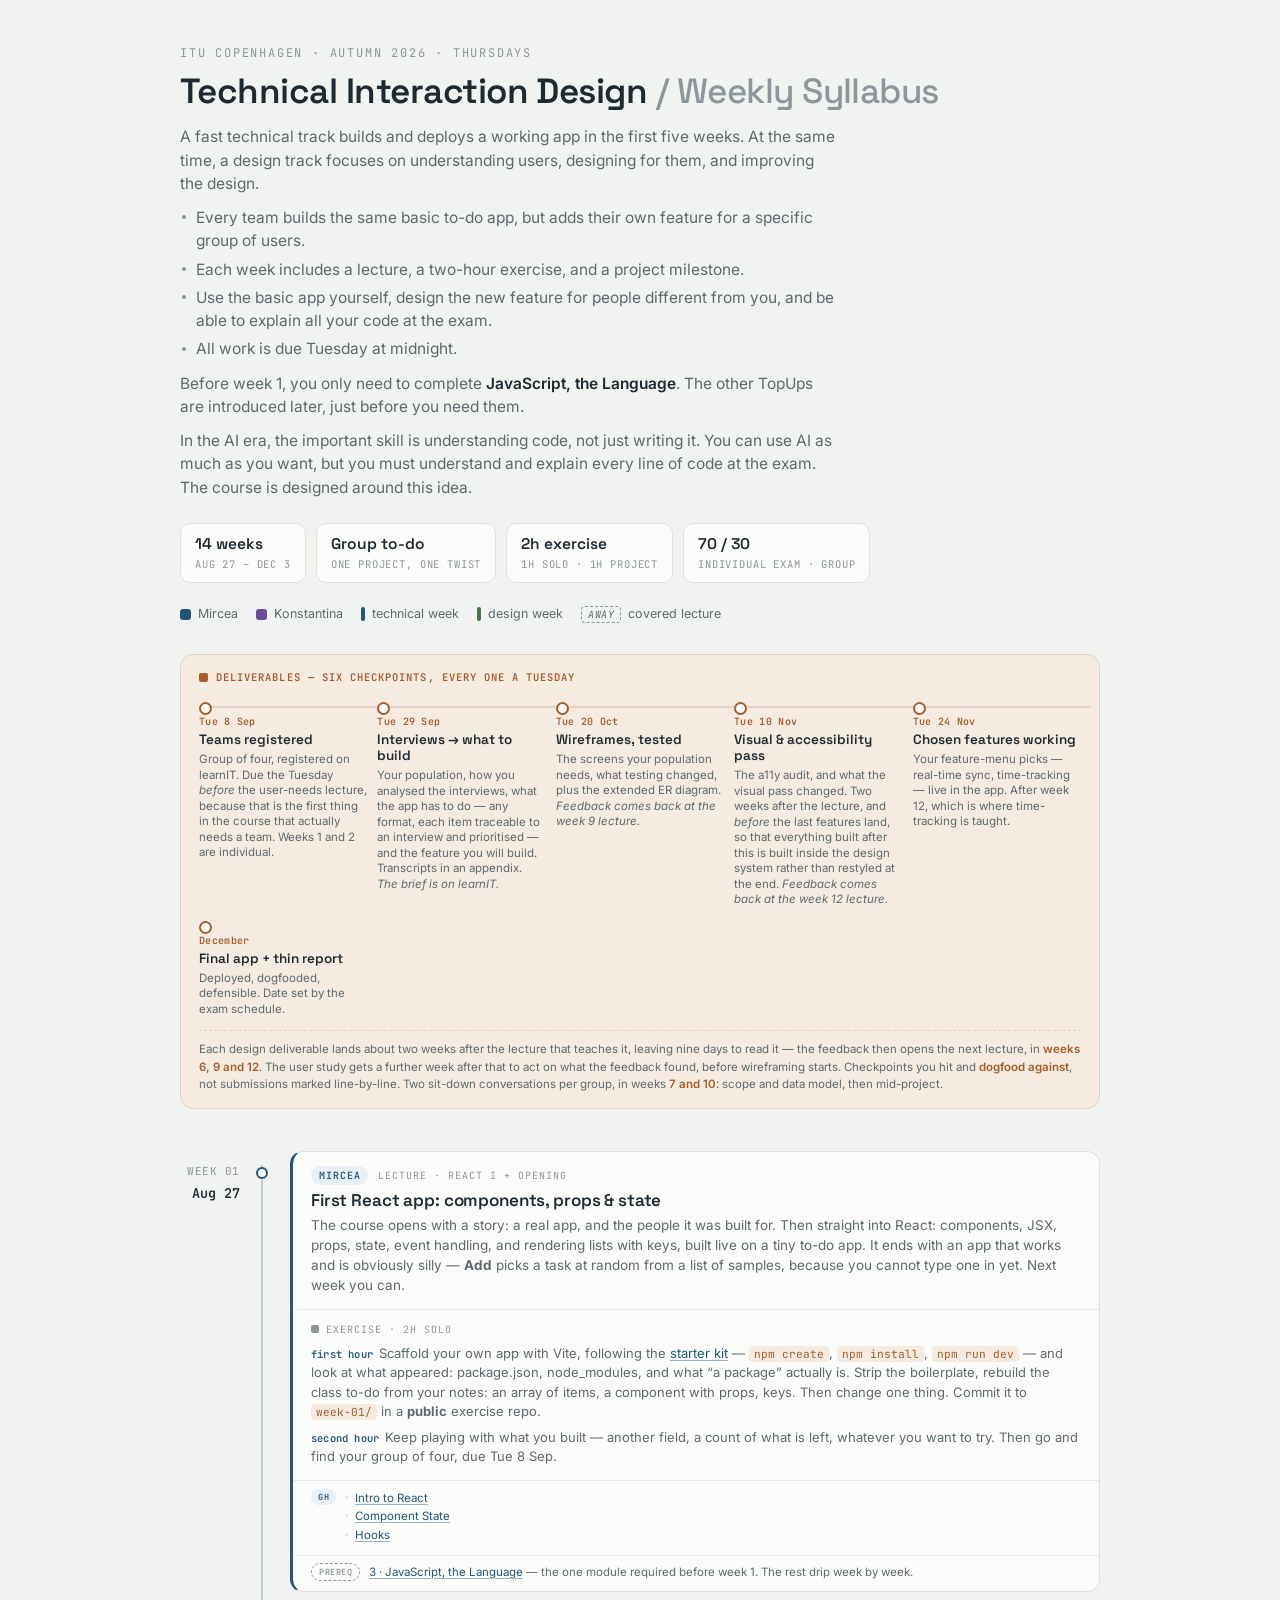
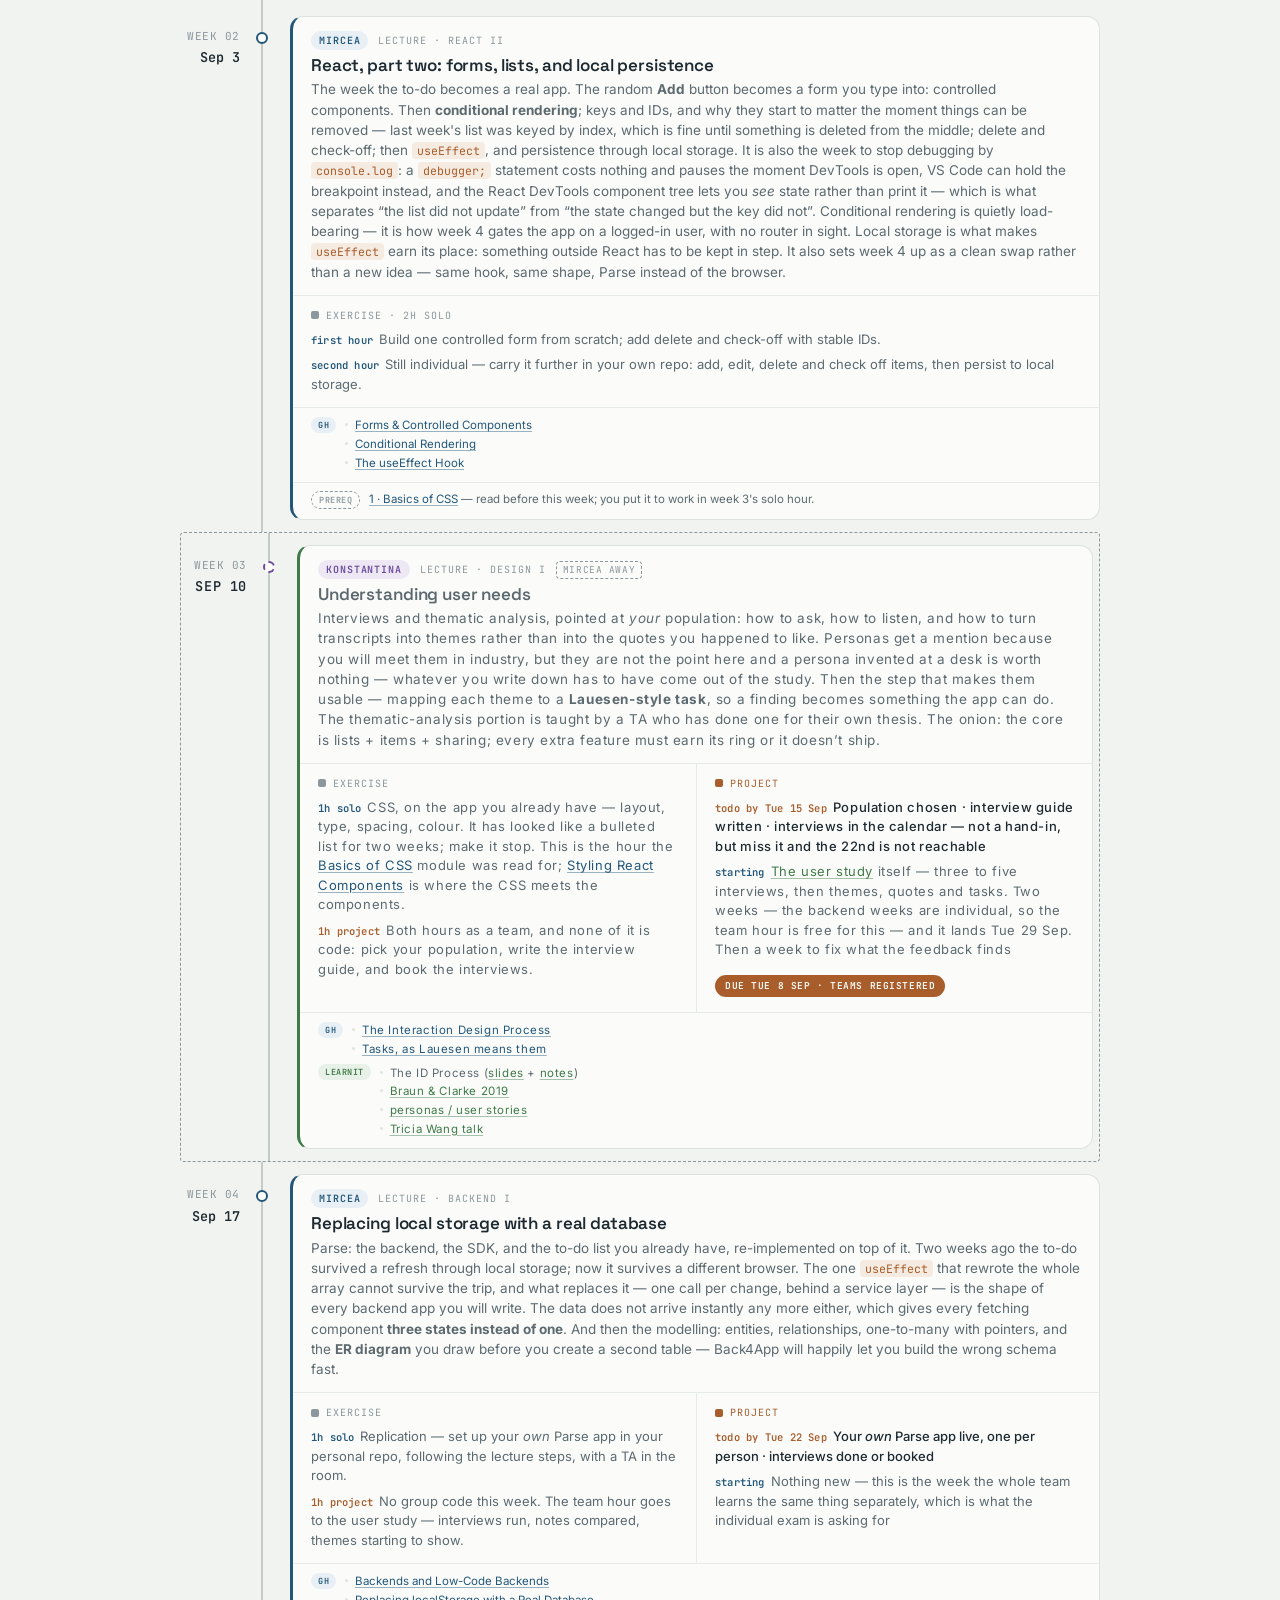
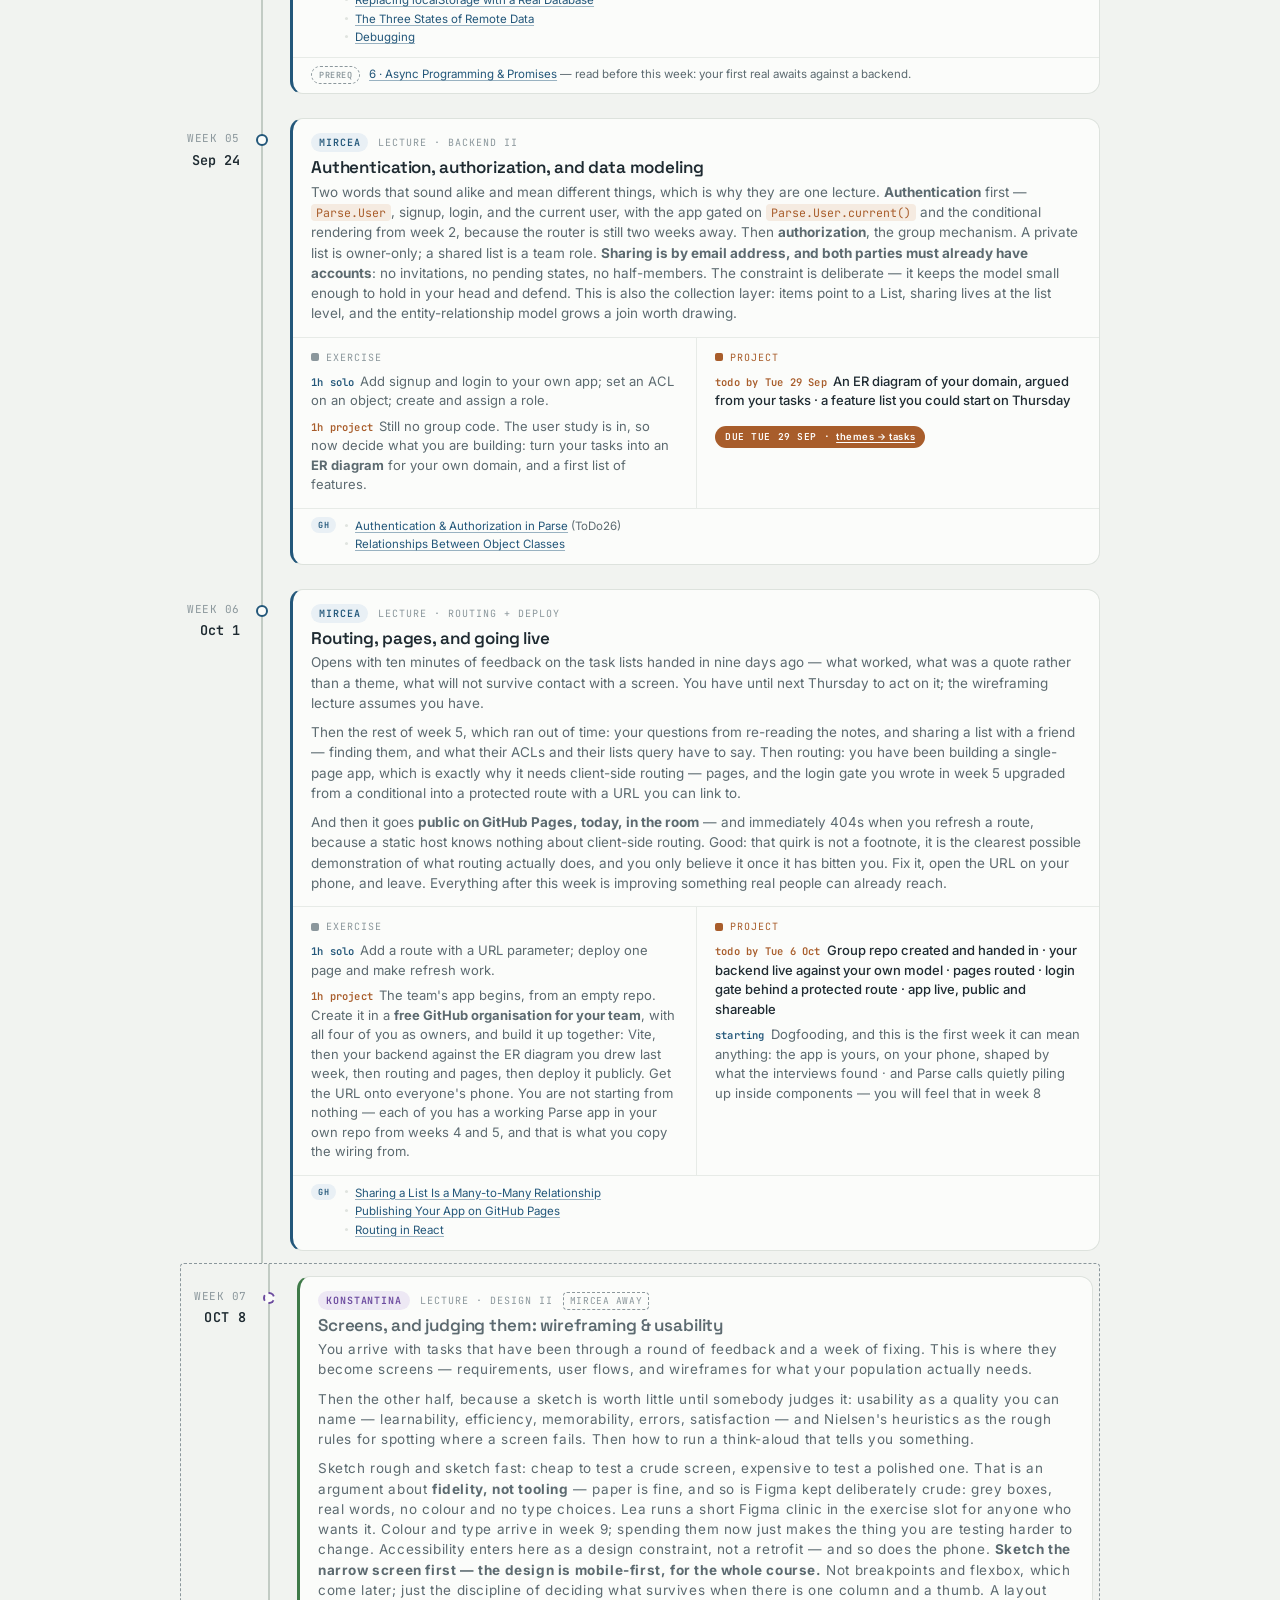
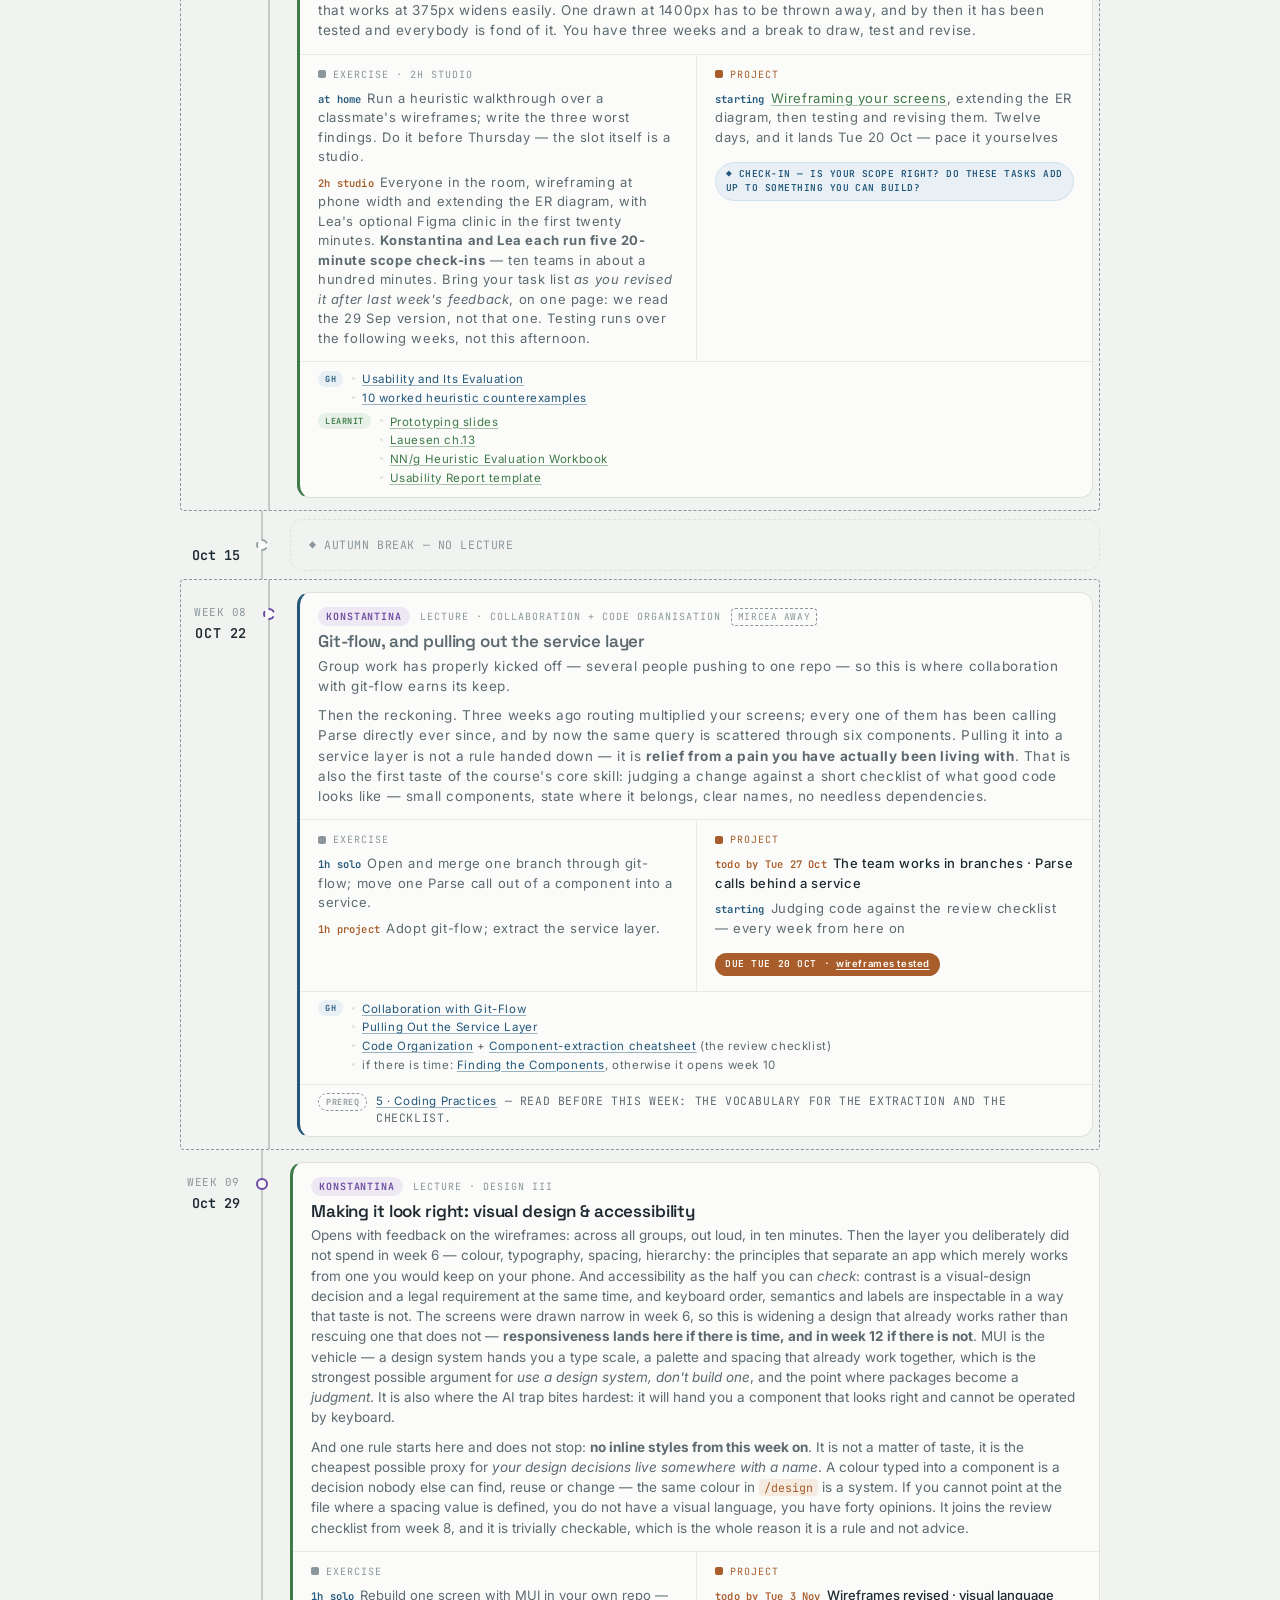
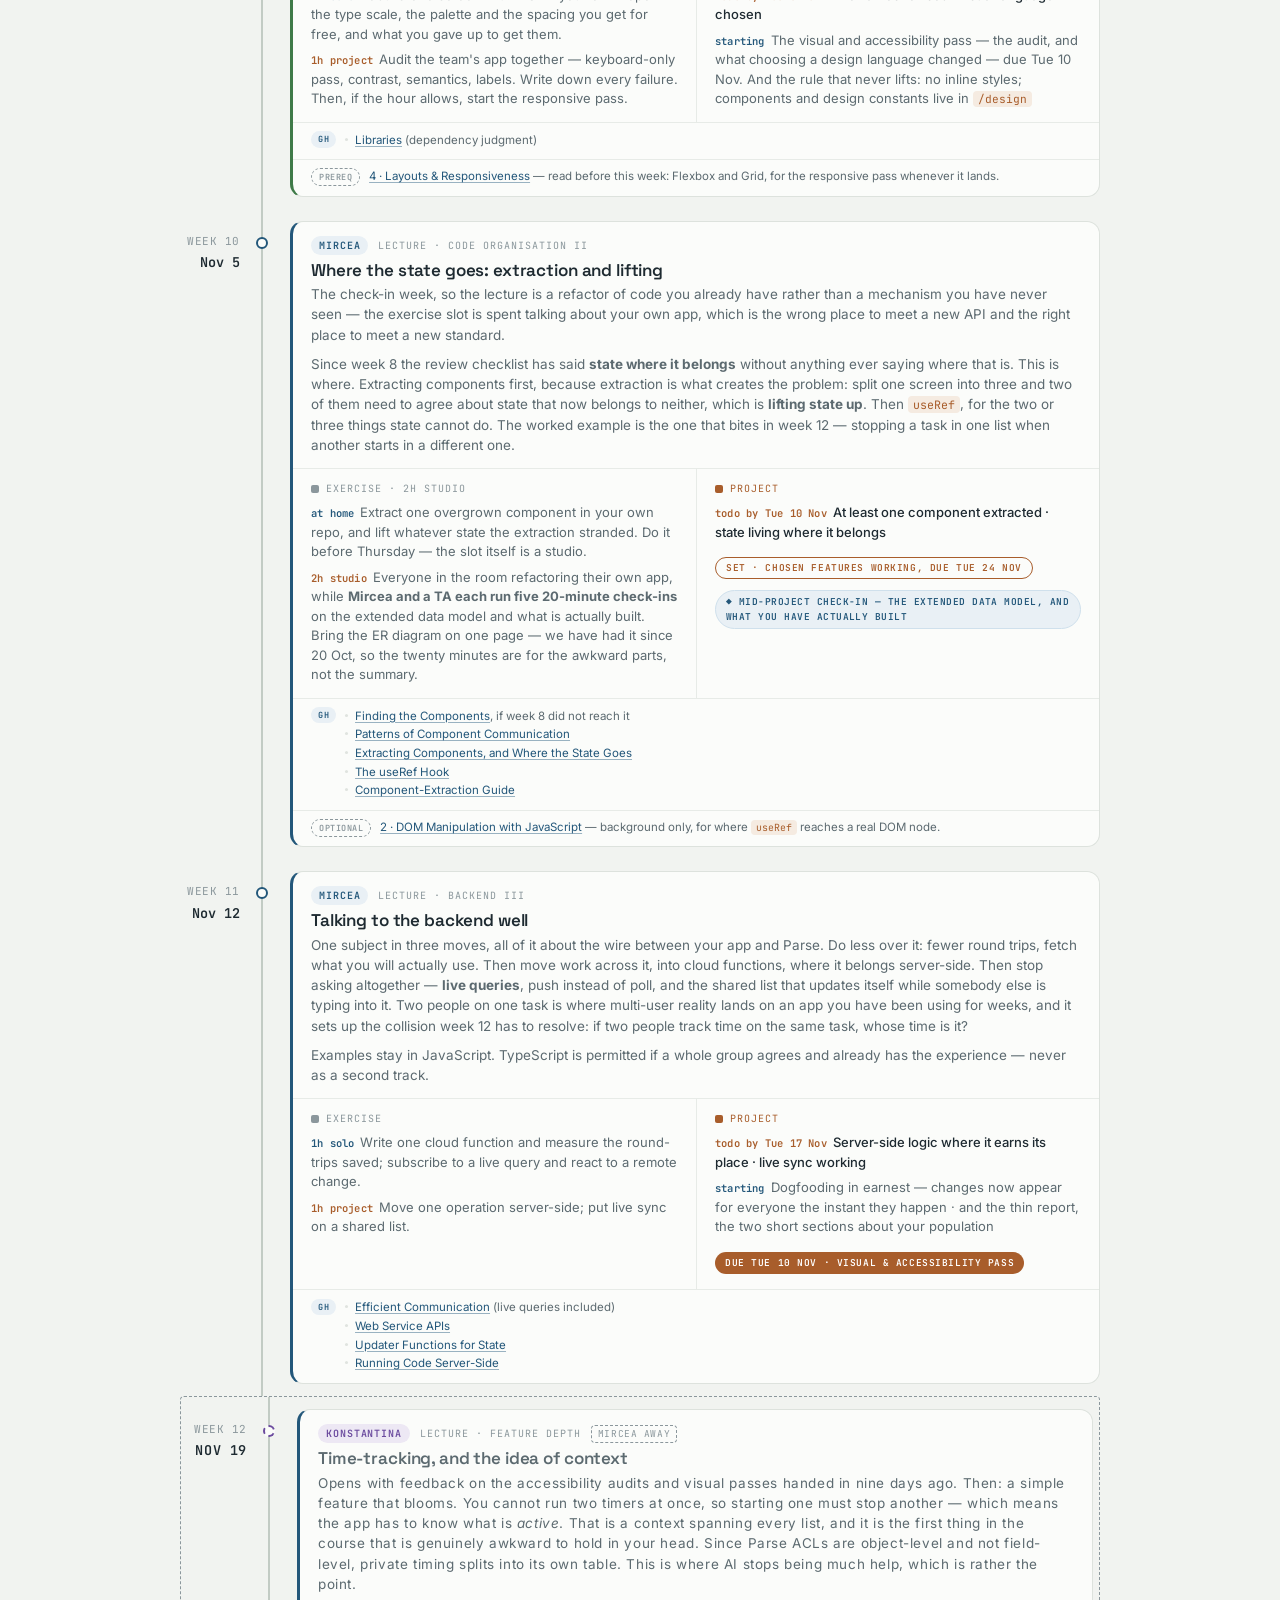
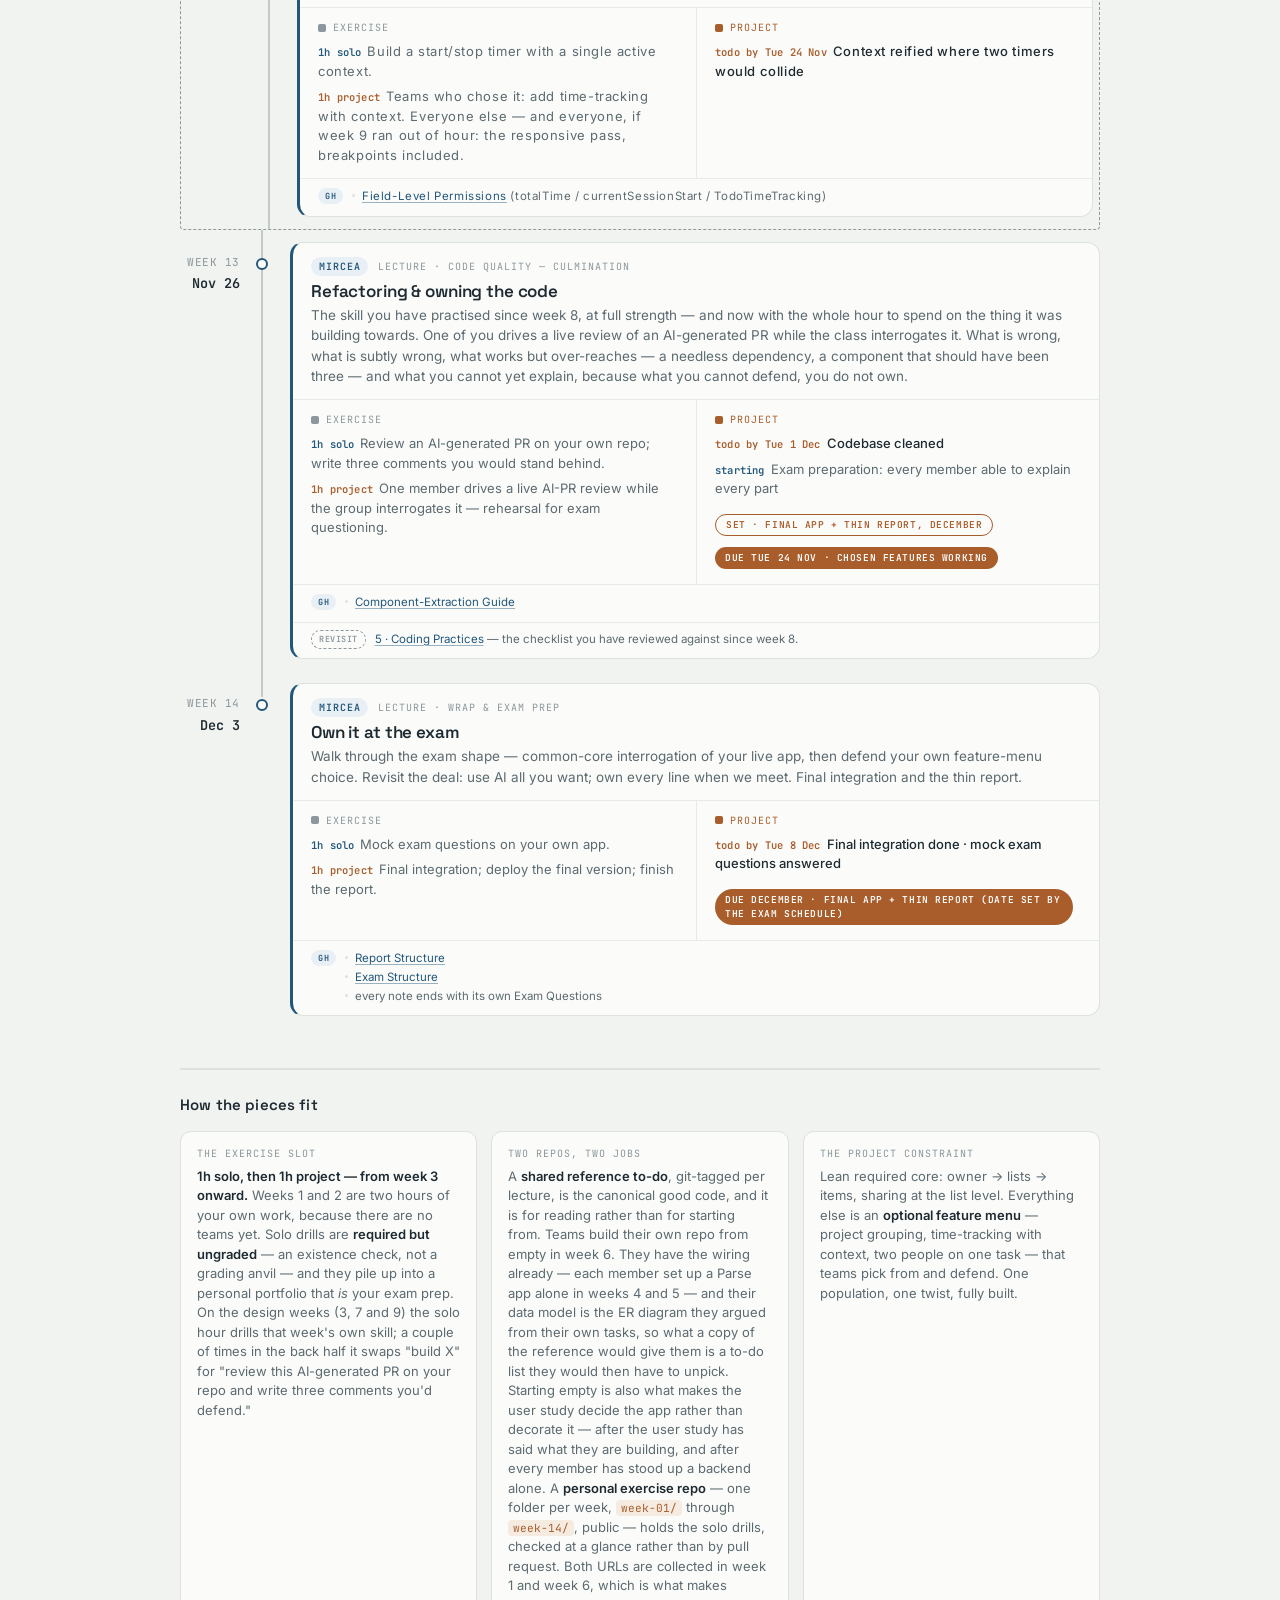
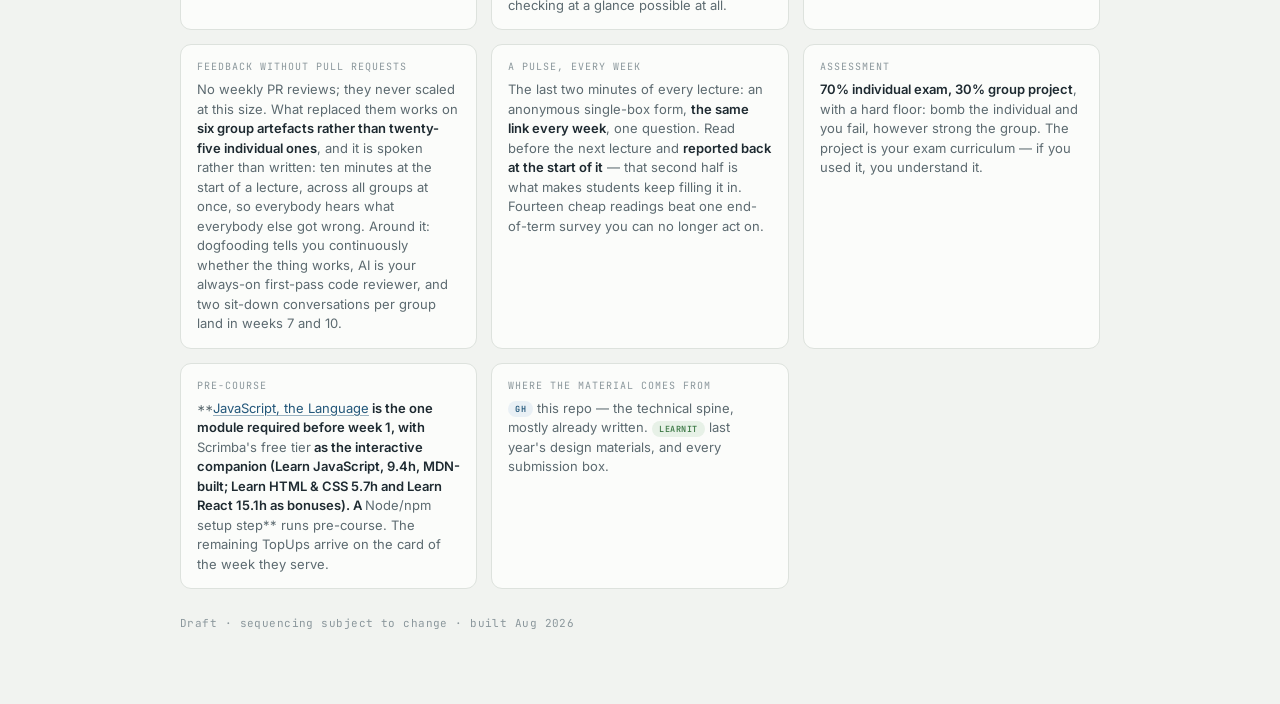
==== commit e0ba2771: "Week 8 is its title: git-flow and the service layer Patterns of Component Communication moves to wee" ====
--- a/syllabus.html
+++ b/syllabus.html
@@ -560,7 +560,7 @@
             <span class="due">Due Tue 20 Oct · <a class="rl lit" href="https://learnit.itu.dk/mod/assign/view.php?id=228506" target="_blank" rel="noopener">wireframes tested</a></span>
           </div>
         </div>
-        <div class="res"><div class="res-grp"><span class="src gh">GH</span><div class="ri-body"><ul class="ri"><li><a class="rl gh" href="https://github.com/itu-tid/itu-tid.github.io/blob/main/Lectures/Technical/Tooling/Collaboration-with-Git-Flow.md" target="_blank" rel="noopener">Collaboration with Git-Flow</a></li><li><a class="rl gh" href="https://github.com/itu-tid/itu-tid.github.io/blob/main/Lectures/Technical/Structure/Pulling-Out-the-Service-Layer.md" target="_blank" rel="noopener">Pulling Out the Service Layer</a></li><li><a class="rl gh" href="https://github.com/itu-tid/itu-tid.github.io/blob/main/Lectures/Technical/Structure/Finding-the-Components.md" target="_blank" rel="noopener">Finding the Components</a></li><li><a class="rl gh" href="https://github.com/itu-tid/itu-tid.github.io/blob/main/Lectures/Technical/React/Patterns-of-Component-Communication.md" target="_blank" rel="noopener">Patterns of Component Communication</a></li><li><a class="rl gh" href="https://github.com/itu-tid/itu-tid.github.io/blob/main/Lectures/Technical/Structure/Code-Organization.md" target="_blank" rel="noopener">Code Organization</a> + <a class="rl gh" href="https://github.com/itu-tid/itu-tid.github.io/blob/main/Lectures/Technical/Structure/Component-Extraction-Cheatsheet.md" target="_blank" rel="noopener">Component-extraction cheatsheet</a> (the review checklist)</li></ul></div></div></div>
+        <div class="res"><div class="res-grp"><span class="src gh">GH</span><div class="ri-body"><ul class="ri"><li><a class="rl gh" href="https://github.com/itu-tid/itu-tid.github.io/blob/main/Lectures/Technical/Tooling/Collaboration-with-Git-Flow.md" target="_blank" rel="noopener">Collaboration with Git-Flow</a></li><li><a class="rl gh" href="https://github.com/itu-tid/itu-tid.github.io/blob/main/Lectures/Technical/Structure/Pulling-Out-the-Service-Layer.md" target="_blank" rel="noopener">Pulling Out the Service Layer</a></li><li><a class="rl gh" href="https://github.com/itu-tid/itu-tid.github.io/blob/main/Lectures/Technical/Structure/Code-Organization.md" target="_blank" rel="noopener">Code Organization</a> + <a class="rl gh" href="https://github.com/itu-tid/itu-tid.github.io/blob/main/Lectures/Technical/Structure/Component-Extraction-Cheatsheet.md" target="_blank" rel="noopener">Component-extraction cheatsheet</a> (the review checklist)</li><li>if there is time: <a class="rl gh" href="https://github.com/itu-tid/itu-tid.github.io/blob/main/Lectures/Technical/Structure/Finding-the-Components.md" target="_blank" rel="noopener">Finding the Components</a>, otherwise it opens week 10</li></ul></div></div></div>
         <div class="prereq"><span class="pq">Prereq</span><span><a class="rl gh" href="https://github.com/itu-tid/itu-tid.github.io/blob/main/TopUps/5-Coding-Practices.md" target="_blank" rel="noopener">5 · Coding Practices</a> — read before this week: the vocabulary for the extraction and the checklist.</span></div>
       </div>
     </div>
@@ -611,7 +611,7 @@
             <span class="checkin">◆ Mid-project check-in — the extended data model, and what you have actually built</span>
           </div>
         </div>
-        <div class="res"><div class="res-grp"><span class="src gh">GH</span><div class="ri-body"><ul class="ri"><li><a class="rl gh" href="https://github.com/itu-tid/itu-tid.github.io/blob/main/Lectures/Technical/Structure/Refactoring-by-Extracting-Components.md" target="_blank" rel="noopener">Extracting Components, and Where the State Goes</a></li><li><a class="rl gh" href="https://github.com/itu-tid/itu-tid.github.io/blob/main/Lectures/Technical/React/The-useRef-Hook.md" target="_blank" rel="noopener">The useRef Hook</a></li><li><a class="rl gh" href="https://github.com/itu-tid/itu-tid.github.io/blob/main/Lectures/Technical/Structure/Component-Extraction-Guide.md" target="_blank" rel="noopener">Component-Extraction Guide</a></li></ul></div></div></div>
+        <div class="res"><div class="res-grp"><span class="src gh">GH</span><div class="ri-body"><ul class="ri"><li><a class="rl gh" href="https://github.com/itu-tid/itu-tid.github.io/blob/main/Lectures/Technical/Structure/Finding-the-Components.md" target="_blank" rel="noopener">Finding the Components</a>, if week 8 did not reach it</li><li><a class="rl gh" href="https://github.com/itu-tid/itu-tid.github.io/blob/main/Lectures/Technical/React/Patterns-of-Component-Communication.md" target="_blank" rel="noopener">Patterns of Component Communication</a></li><li><a class="rl gh" href="https://github.com/itu-tid/itu-tid.github.io/blob/main/Lectures/Technical/Structure/Refactoring-by-Extracting-Components.md" target="_blank" rel="noopener">Extracting Components, and Where the State Goes</a></li><li><a class="rl gh" href="https://github.com/itu-tid/itu-tid.github.io/blob/main/Lectures/Technical/React/The-useRef-Hook.md" target="_blank" rel="noopener">The useRef Hook</a></li><li><a class="rl gh" href="https://github.com/itu-tid/itu-tid.github.io/blob/main/Lectures/Technical/Structure/Component-Extraction-Guide.md" target="_blank" rel="noopener">Component-Extraction Guide</a></li></ul></div></div></div>
         <div class="prereq"><span class="pq">Optional</span><span><a class="rl gh" href="https://github.com/itu-tid/itu-tid.github.io/blob/main/TopUps/2-DOM-Manipulation-with-Javascript.md" target="_blank" rel="noopener">2 · DOM Manipulation with JavaScript</a> — background only, for where <code>useRef</code> reaches a real DOM node.</span></div>
       </div>
     </div>
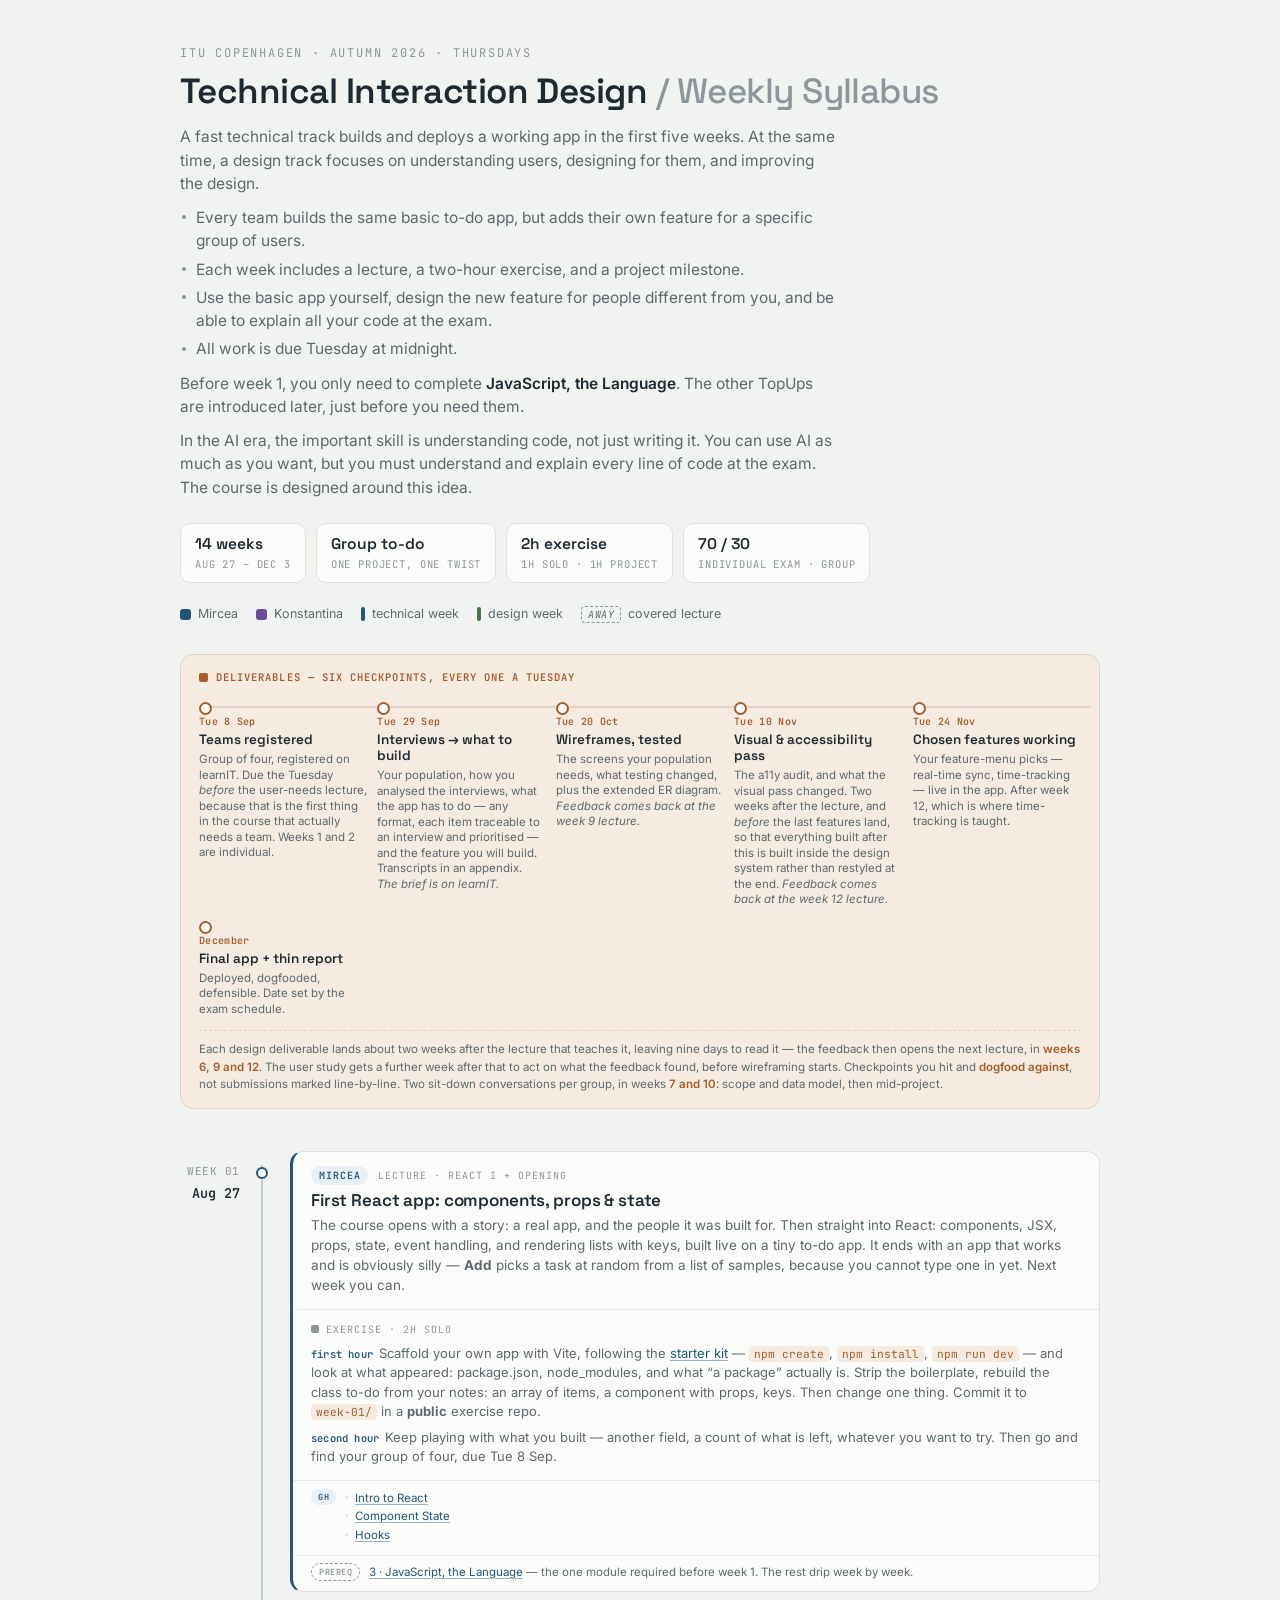
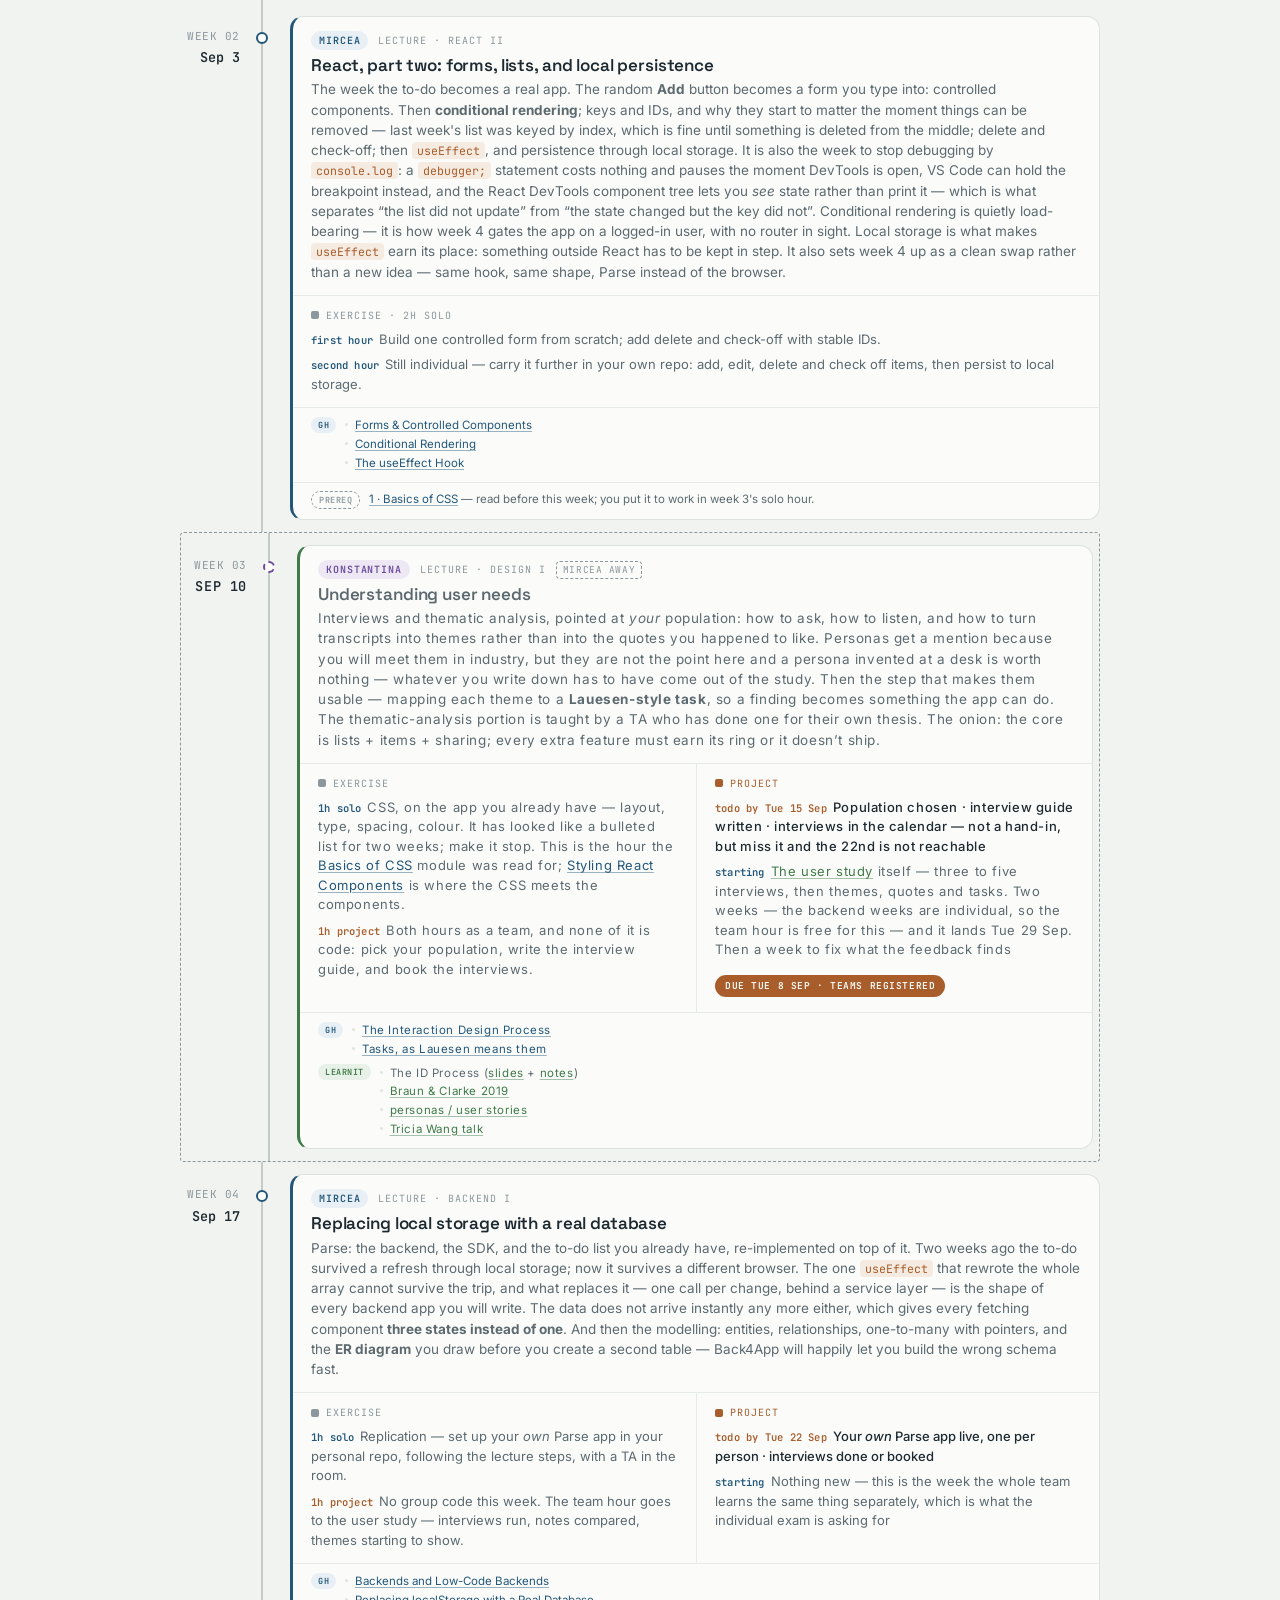
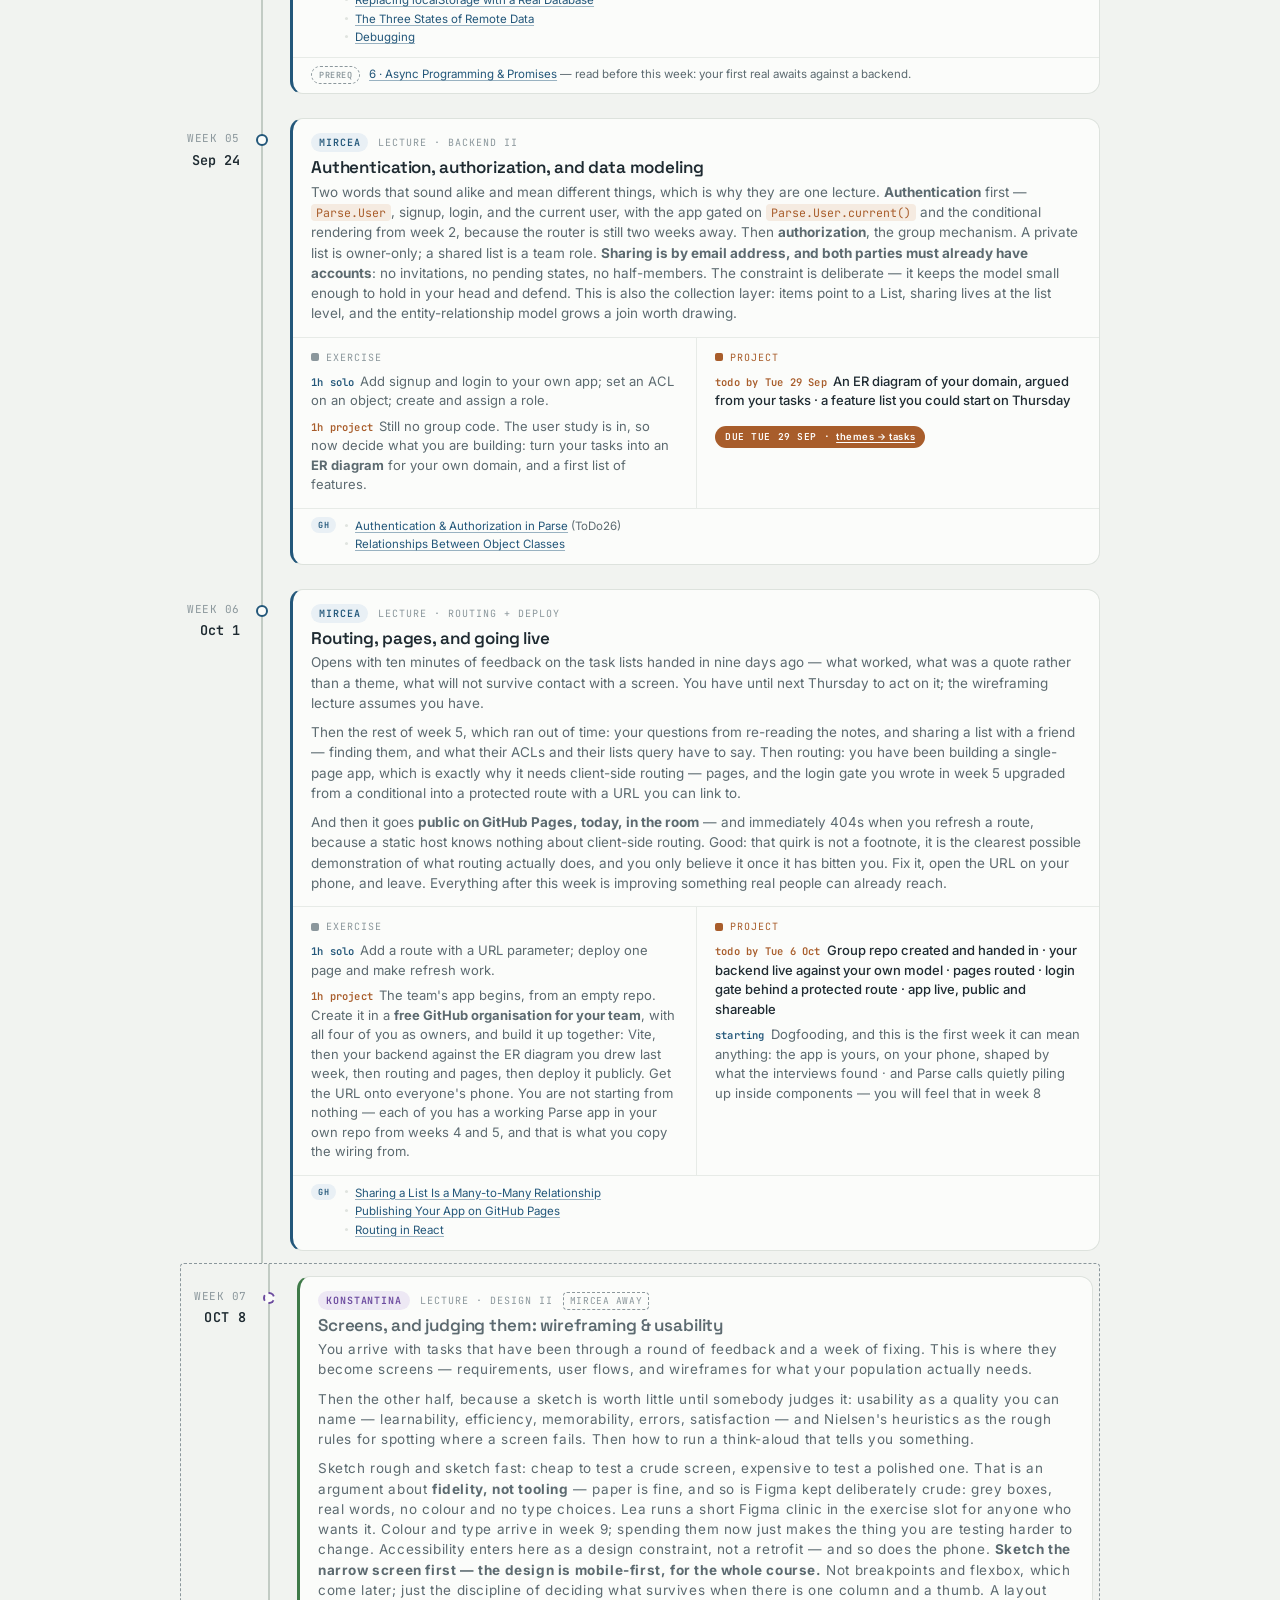
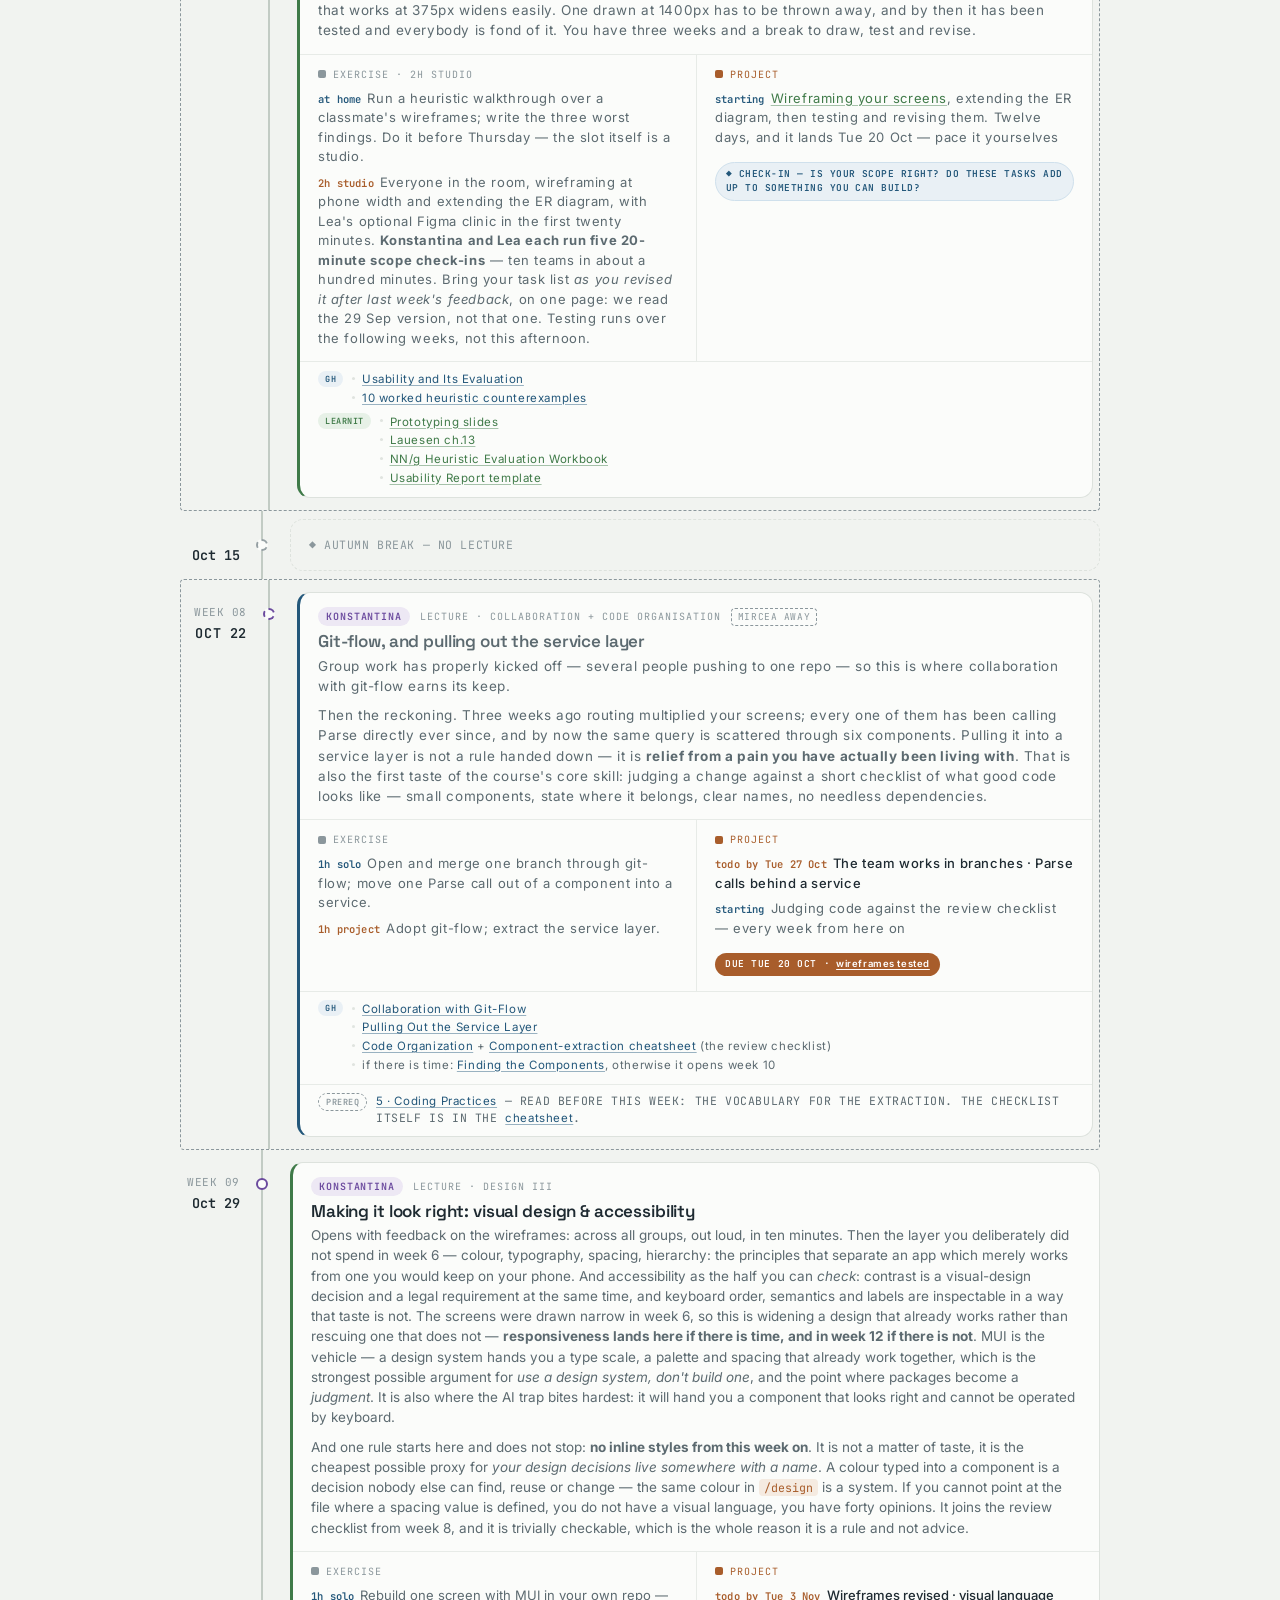
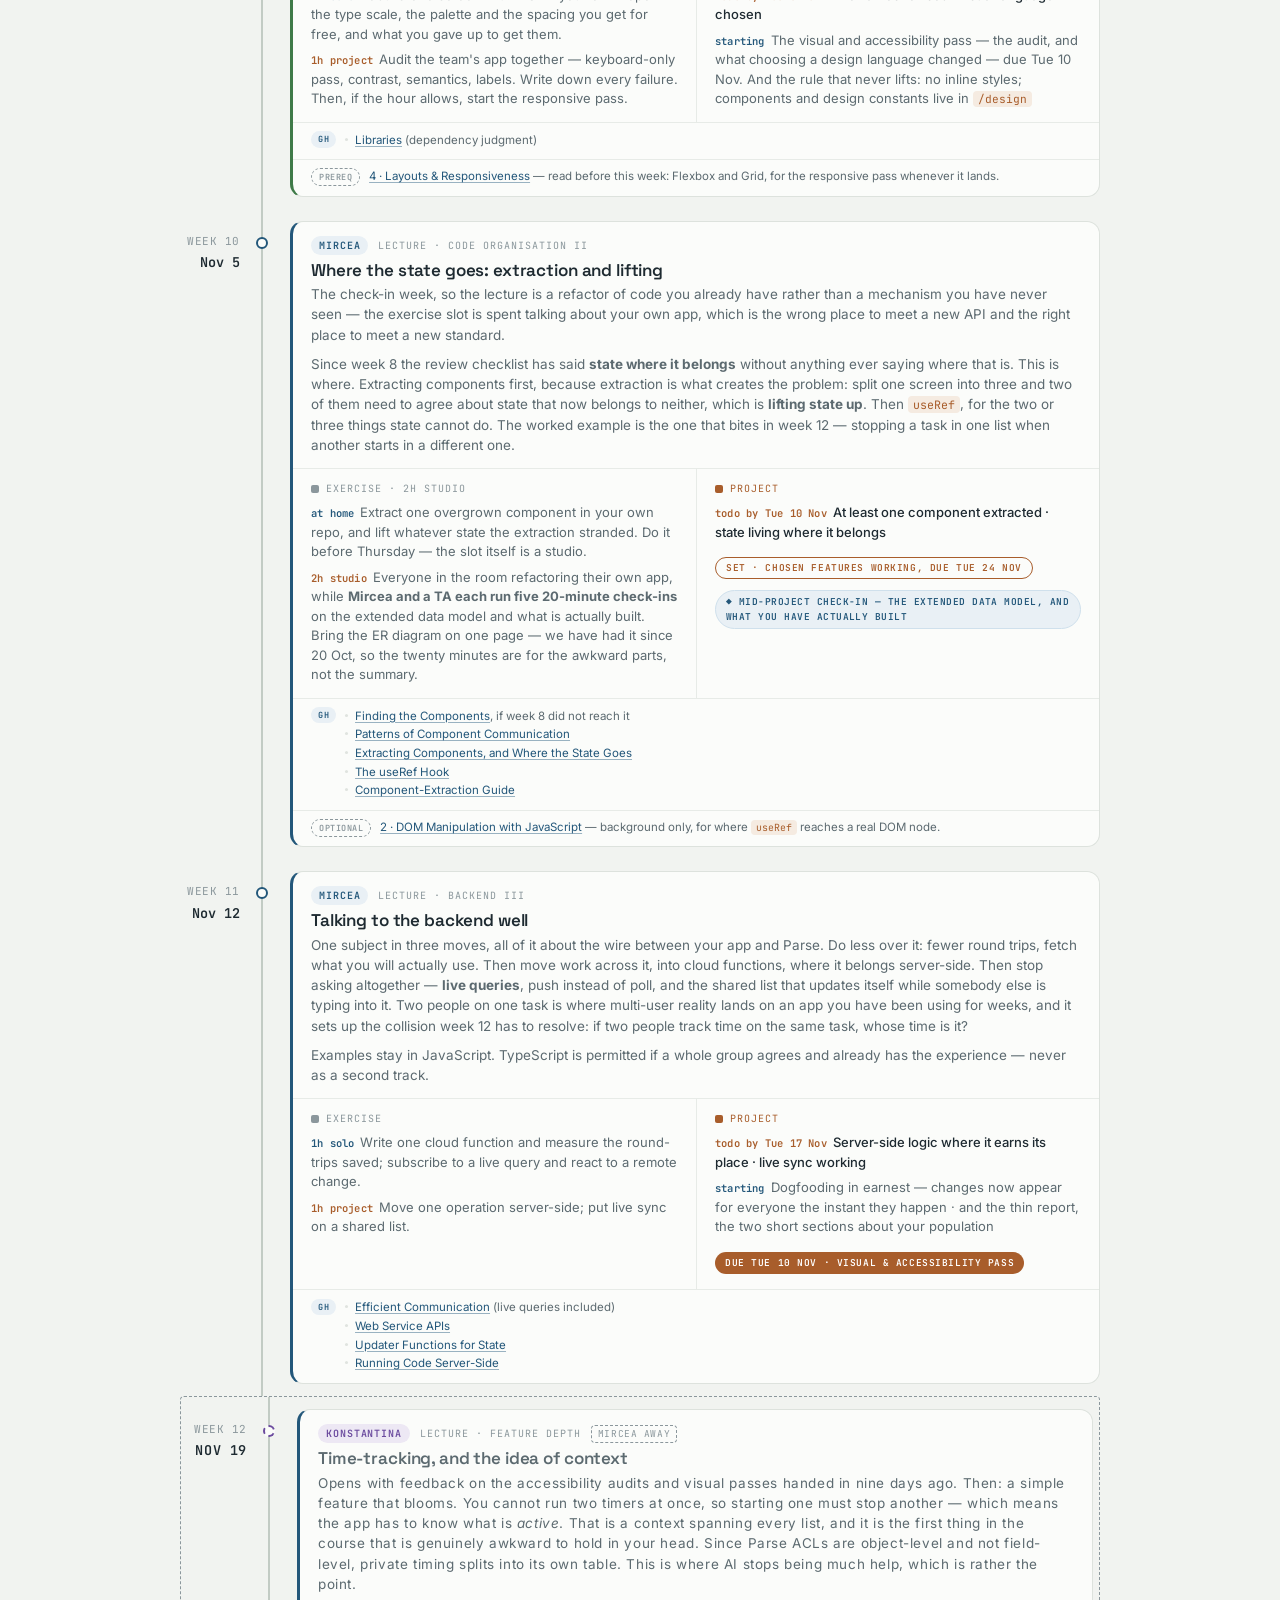
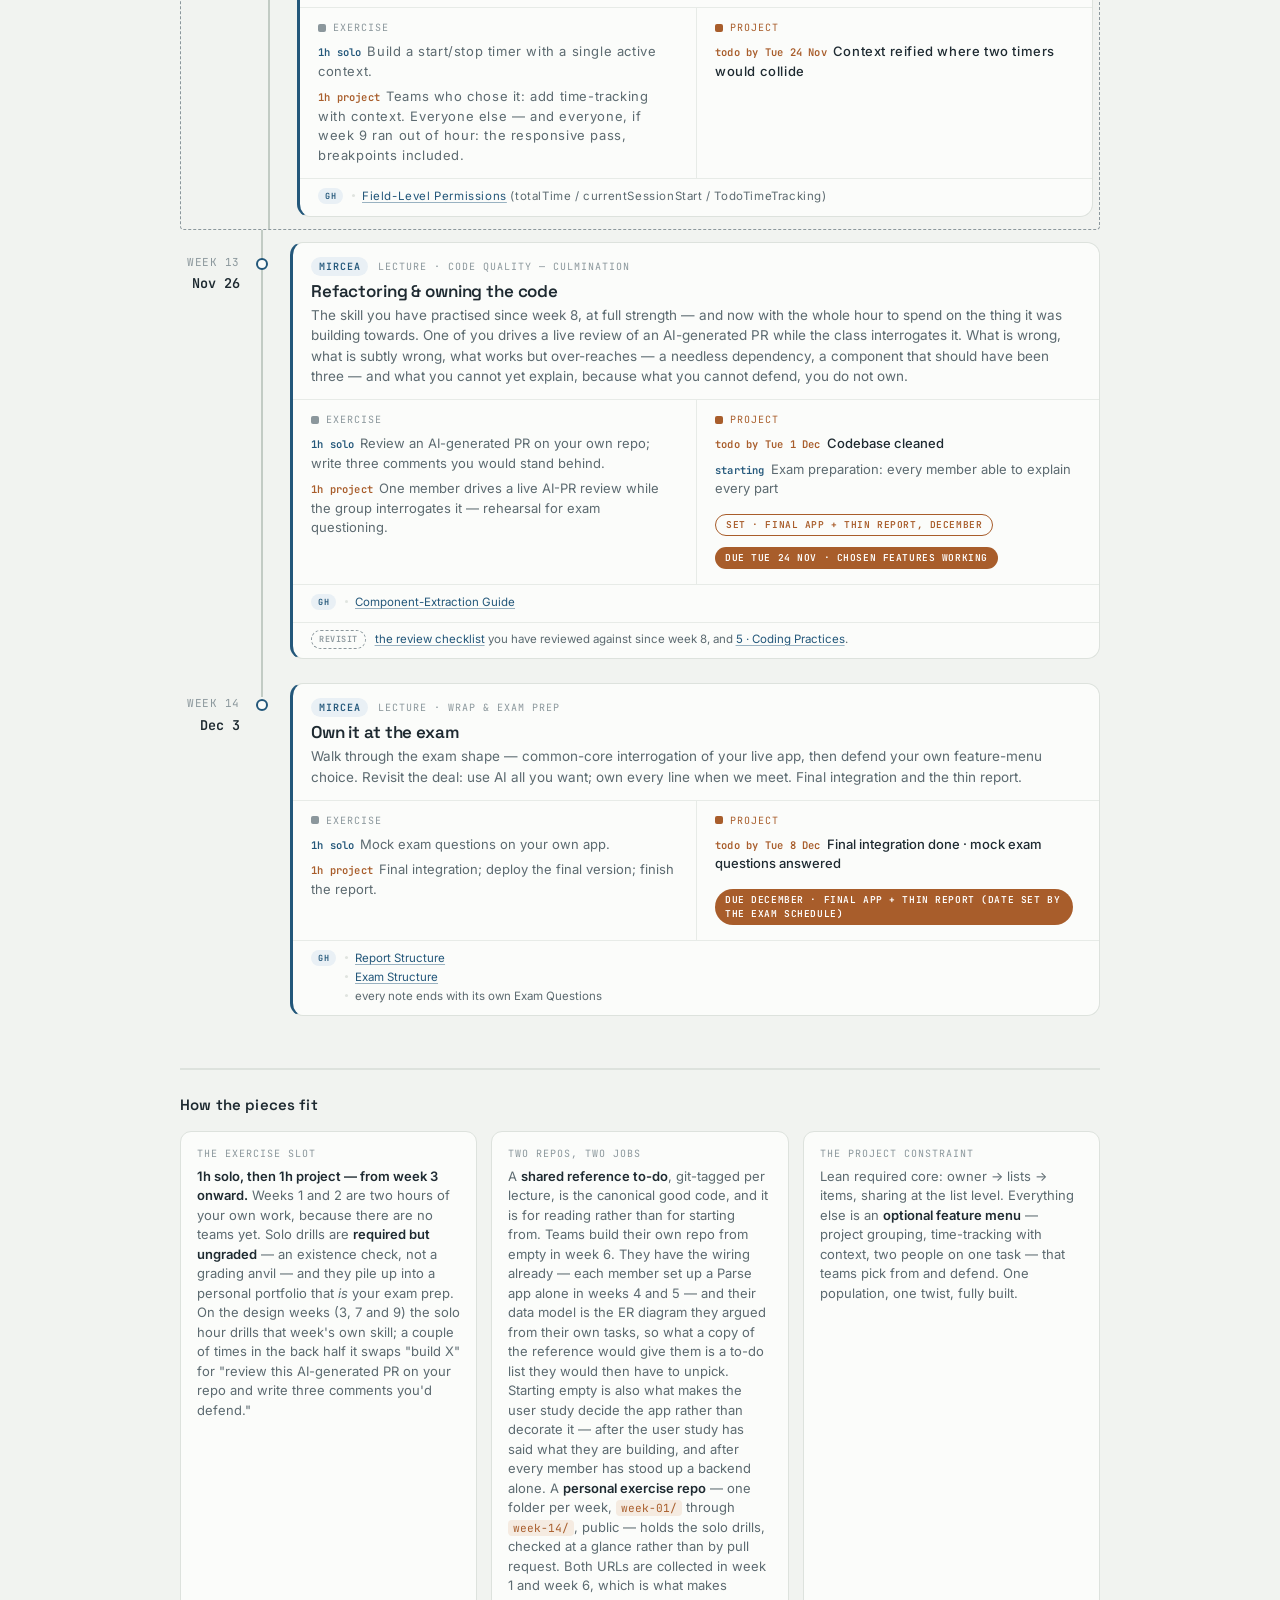
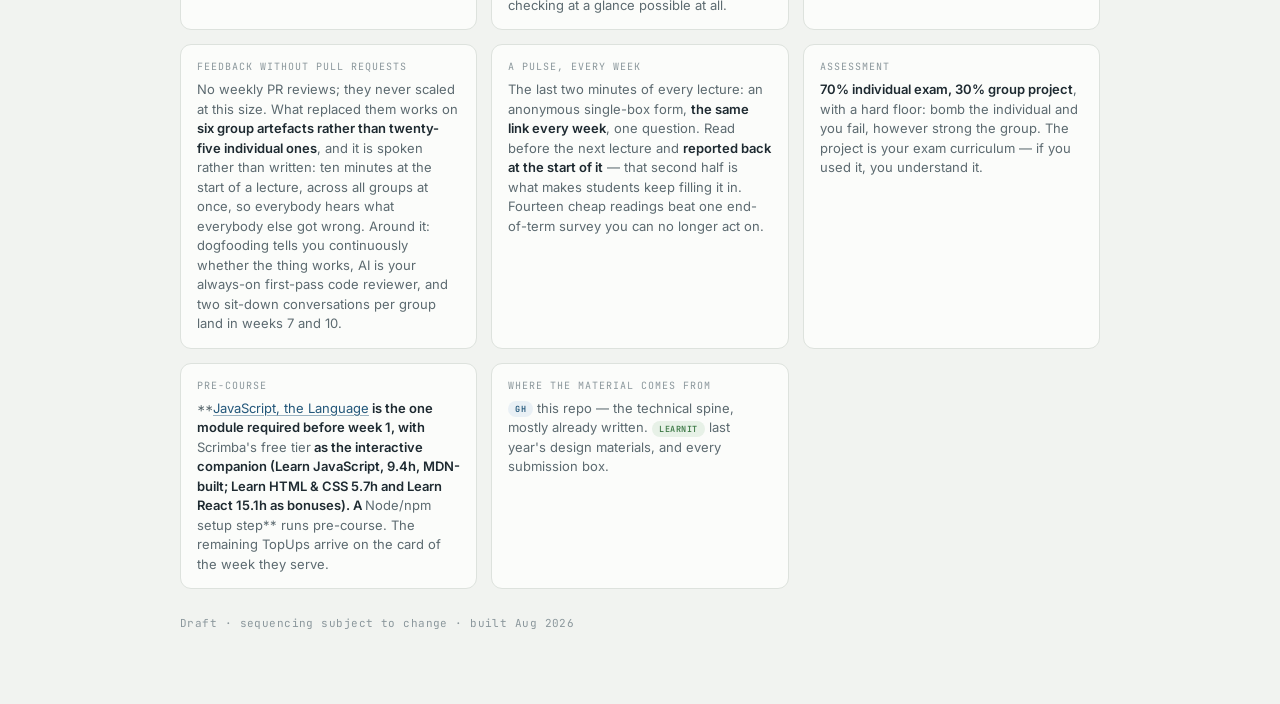
==== commit 3f7b6e12: "Week 8: the checklist numbered, the Git Flow picture's names explained The review checklist lives in" ====
--- a/syllabus.html
+++ b/syllabus.html
@@ -561,7 +561,7 @@
           </div>
         </div>
         <div class="res"><div class="res-grp"><span class="src gh">GH</span><div class="ri-body"><ul class="ri"><li><a class="rl gh" href="https://github.com/itu-tid/itu-tid.github.io/blob/main/Lectures/Technical/Tooling/Collaboration-with-Git-Flow.md" target="_blank" rel="noopener">Collaboration with Git-Flow</a></li><li><a class="rl gh" href="https://github.com/itu-tid/itu-tid.github.io/blob/main/Lectures/Technical/Structure/Pulling-Out-the-Service-Layer.md" target="_blank" rel="noopener">Pulling Out the Service Layer</a></li><li><a class="rl gh" href="https://github.com/itu-tid/itu-tid.github.io/blob/main/Lectures/Technical/Structure/Code-Organization.md" target="_blank" rel="noopener">Code Organization</a> + <a class="rl gh" href="https://github.com/itu-tid/itu-tid.github.io/blob/main/Lectures/Technical/Structure/Component-Extraction-Cheatsheet.md" target="_blank" rel="noopener">Component-extraction cheatsheet</a> (the review checklist)</li><li>if there is time: <a class="rl gh" href="https://github.com/itu-tid/itu-tid.github.io/blob/main/Lectures/Technical/Structure/Finding-the-Components.md" target="_blank" rel="noopener">Finding the Components</a>, otherwise it opens week 10</li></ul></div></div></div>
-        <div class="prereq"><span class="pq">Prereq</span><span><a class="rl gh" href="https://github.com/itu-tid/itu-tid.github.io/blob/main/TopUps/5-Coding-Practices.md" target="_blank" rel="noopener">5 · Coding Practices</a> — read before this week: the vocabulary for the extraction and the checklist.</span></div>
+        <div class="prereq"><span class="pq">Prereq</span><span><a class="rl gh" href="https://github.com/itu-tid/itu-tid.github.io/blob/main/TopUps/5-Coding-Practices.md" target="_blank" rel="noopener">5 · Coding Practices</a> — read before this week: the vocabulary for the extraction. The checklist itself is in the <a class="rl gh" href="https://github.com/itu-tid/itu-tid.github.io/blob/main/Lectures/Technical/Structure/Component-Extraction-Cheatsheet.md" target="_blank" rel="noopener">cheatsheet</a>.</span></div>
       </div>
     </div>
 
@@ -687,7 +687,7 @@
           </div>
         </div>
         <div class="res"><div class="res-grp"><span class="src gh">GH</span><div class="ri-body"><ul class="ri"><li><a class="rl gh" href="https://github.com/itu-tid/itu-tid.github.io/blob/main/Lectures/Technical/Structure/Component-Extraction-Guide.md" target="_blank" rel="noopener">Component-Extraction Guide</a></li></ul></div></div></div>
-        <div class="prereq"><span class="pq">Revisit</span><span><a class="rl gh" href="https://github.com/itu-tid/itu-tid.github.io/blob/main/TopUps/5-Coding-Practices.md" target="_blank" rel="noopener">5 · Coding Practices</a> — the checklist you have reviewed against since week 8.</span></div>
+        <div class="prereq"><span class="pq">Revisit</span><span><a class="rl gh" href="https://github.com/itu-tid/itu-tid.github.io/blob/main/Lectures/Technical/Structure/Component-Extraction-Cheatsheet.md" target="_blank" rel="noopener">the review checklist</a> you have reviewed against since week 8, and <a class="rl gh" href="https://github.com/itu-tid/itu-tid.github.io/blob/main/TopUps/5-Coding-Practices.md" target="_blank" rel="noopener">5 · Coding Practices</a>.</span></div>
       </div>
     </div>
 
